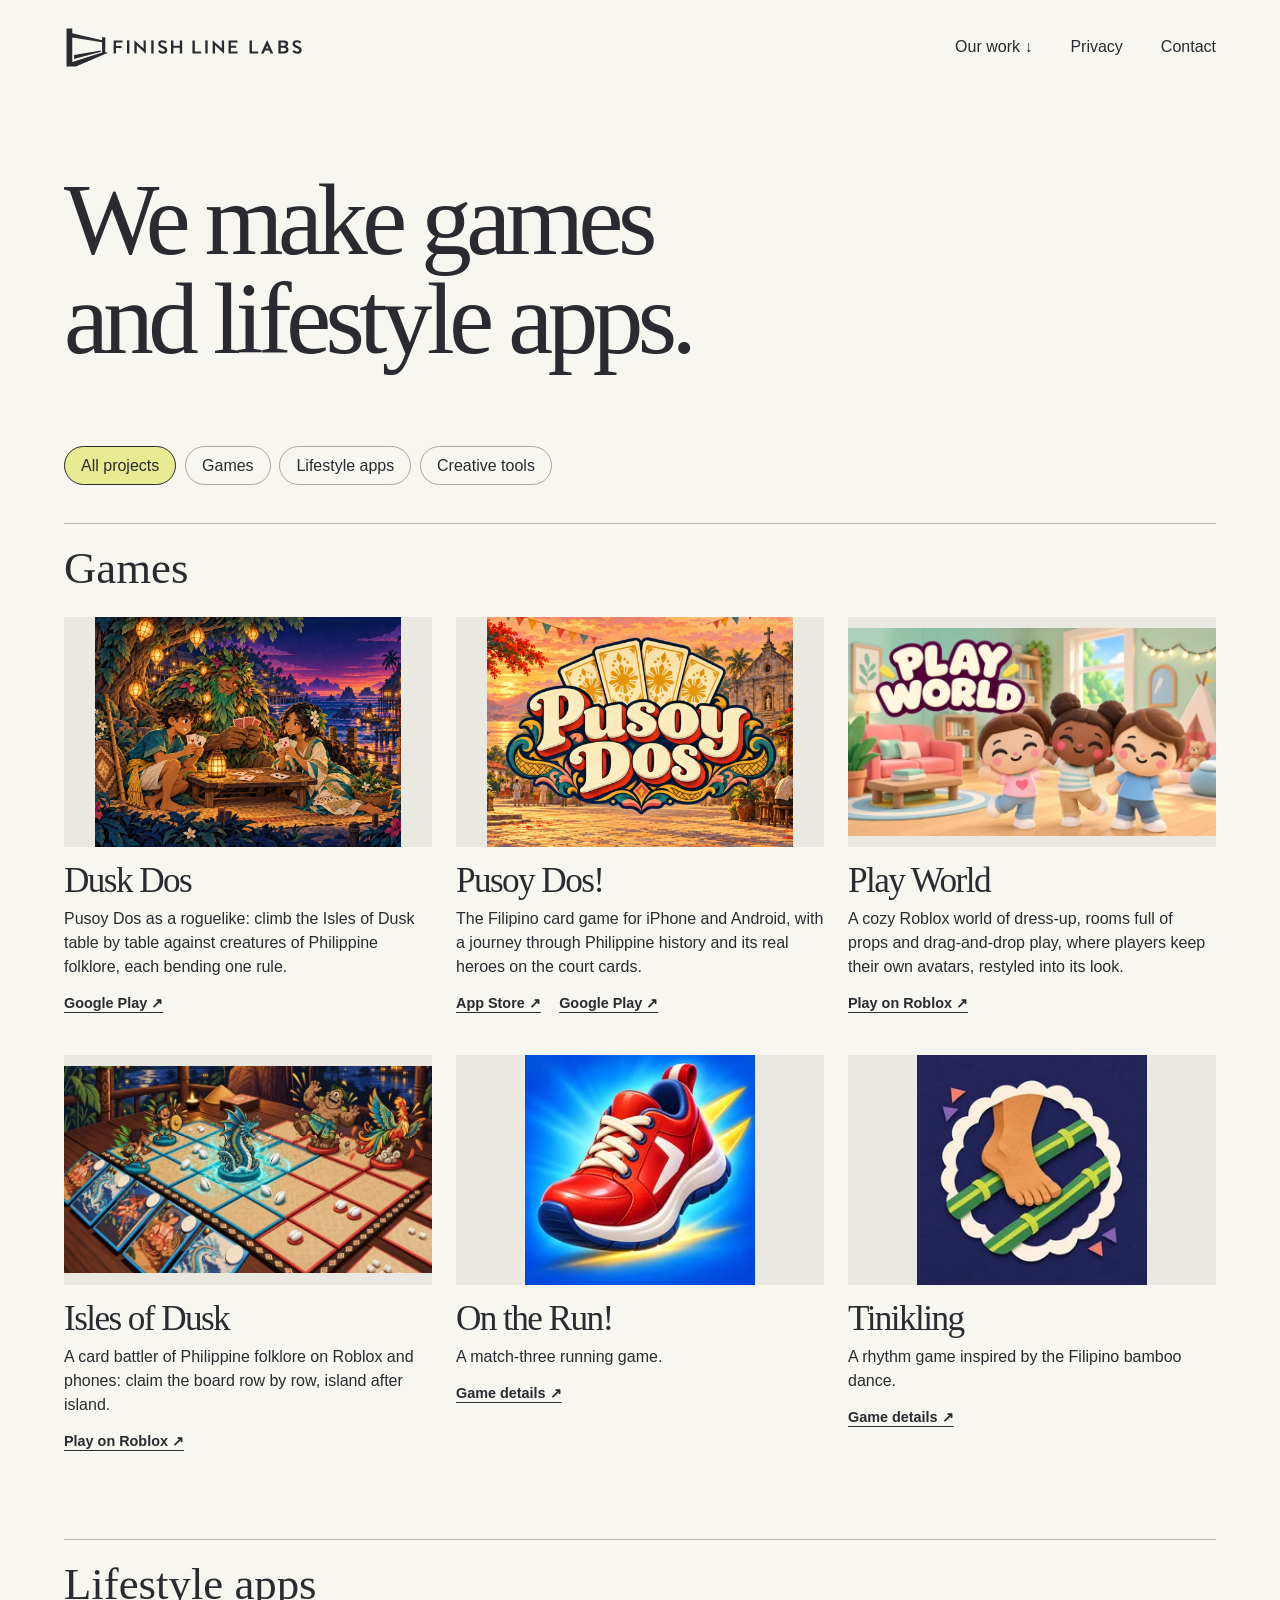
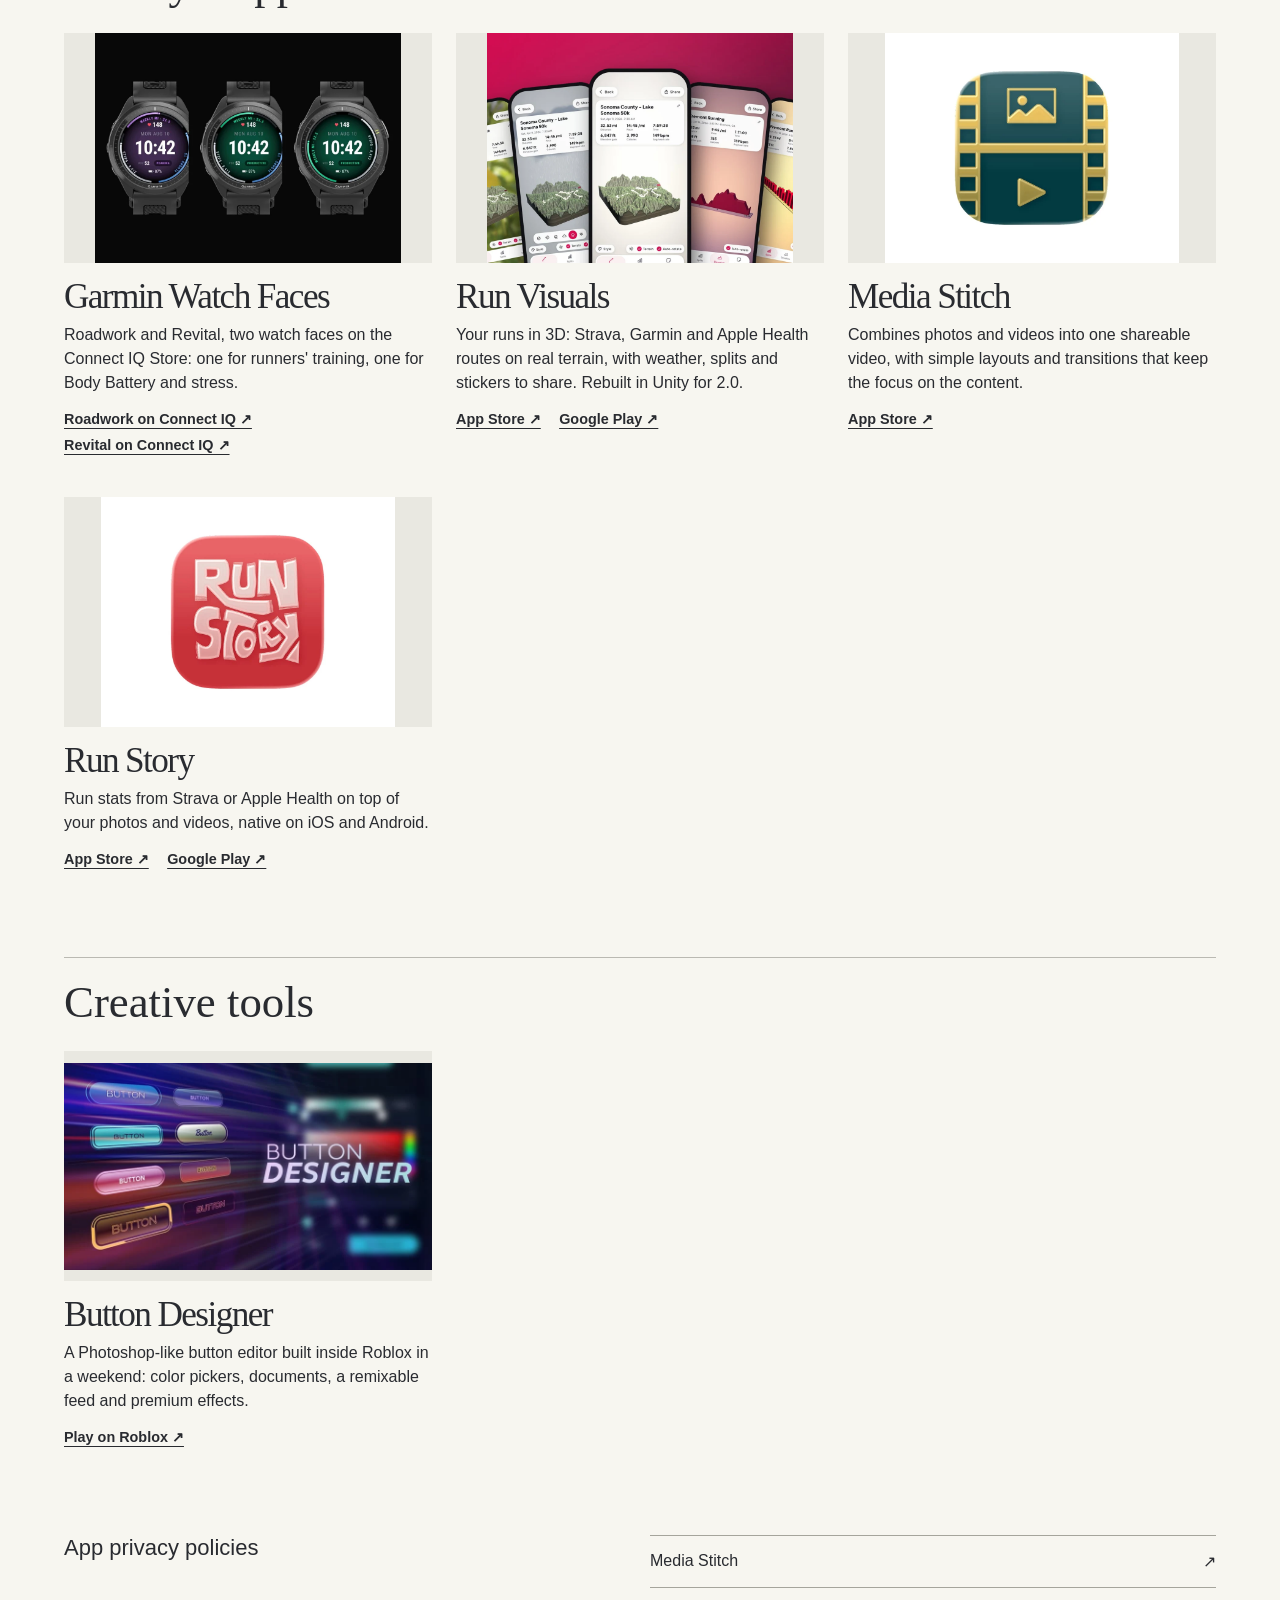
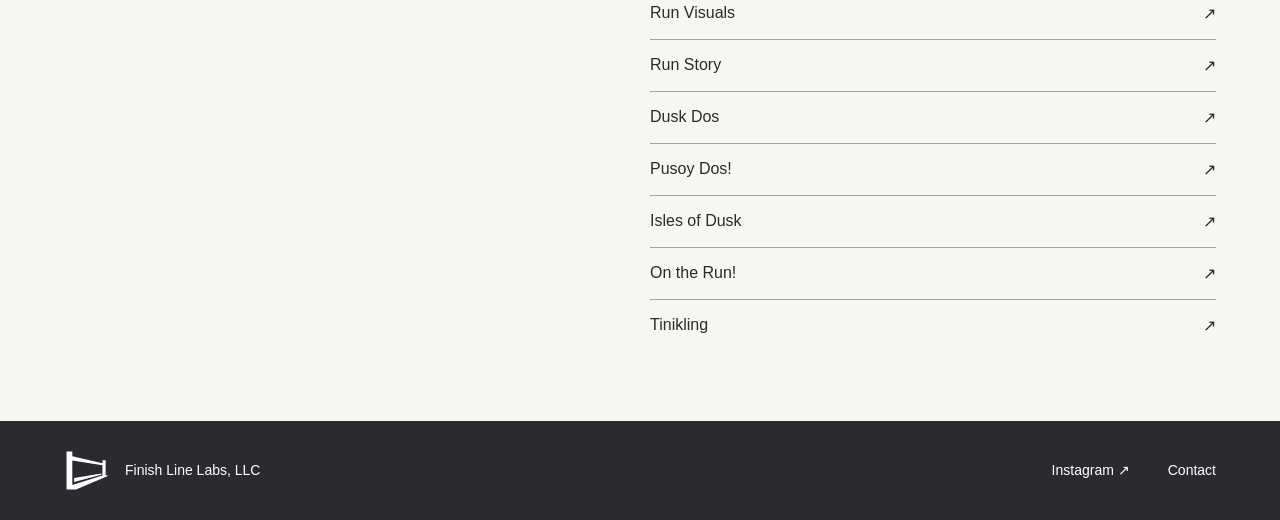
==== index.html @ b253adc1 "Publish Finish Line Labs staging website" ====
<!doctype html>
<html lang="en">
<head>
<meta charset="utf-8"><meta name="viewport" content="width=device-width,initial-scale=1">
<title>Finish Line Labs — Games and lifestyle apps</title>
<meta name="description" content="Finish Line Labs makes games and lifestyle apps. Find app privacy policies and contact the studio.">
<link rel="icon" href="assets/mark-graphite.svg" type="image/svg+xml">
<link rel="stylesheet" href="style.css">
</head>
<body>
<header class="wrap"><a href="./" aria-label="Finish Line Labs home"><img class="logo" src="assets/horizontal-graphite.svg" alt="Finish Line Labs"></a><nav aria-label="Main"><a href="#work">Our work ↓</a><a href="#privacy">Privacy</a><a href="contact/">Contact</a></nav></header>
<main class="wrap"><h1>We make games<br>and lifestyle apps.</h1><div id="work"><div class="filters" role="group" aria-label="Filter projects by category" hidden>
<button type="button" data-category="all" aria-pressed="true">All projects</button>
<button type="button" data-category="games" aria-pressed="false">Games</button>
<button type="button" data-category="apps" aria-pressed="false">Lifestyle apps</button>
<button type="button" data-category="tools" aria-pressed="false">Creative tools</button>
</div><section class="catalog" id="games"><h2>Games</h2><div class="product-grid"><article class="product"><div class="picture"><img src="assets/products/dusk-dos.webp" loading="lazy" width="1000" height="750" alt="Dusk Dos artwork"></div><h3>Dusk Dos</h3><p>Pusoy Dos as a roguelike: climb the Isles of Dusk table by table against creatures of Philippine folklore, each bending one rule.</p><div class="actions"><a href="https://play.google.com/store/apps/details?id=com.finishlinelabs.dosdusk" aria-label="Dusk Dos — Google Play">Google Play ↗</a></div></article><article class="product"><div class="picture"><img src="assets/products/pusoy-dos.webp" loading="lazy" width="1000" height="750" alt="Pusoy Dos! artwork"></div><h3>Pusoy Dos!</h3><p>The Filipino card game for iPhone and Android, with a journey through Philippine history and its real heroes on the court cards.</p><div class="actions"><a href="https://apps.apple.com/us/app/pusoy-dos/id6825858971" aria-label="Pusoy Dos! — App Store">App Store ↗</a> <a href="https://play.google.com/store/apps/details?id=com.finishlinelabs.pusoydos" aria-label="Pusoy Dos! — Google Play">Google Play ↗</a></div></article><article class="product"><div class="picture"><img src="assets/products/play-world.webp" loading="lazy" width="767" height="432" alt="Play World artwork"></div><h3>Play World</h3><p>A cozy Roblox world of dress-up, rooms full of props and drag-and-drop play, where players keep their own avatars, restyled into its look.</p><div class="actions"><a href="https://www.roblox.com/games/117658689486791/Play-World" aria-label="Play World — Play on Roblox">Play on Roblox ↗</a></div></article><article class="product"><div class="picture"><img src="assets/products/isles-of-dusk.webp" loading="lazy" width="768" height="432" alt="Isles of Dusk artwork"></div><h3>Isles of Dusk</h3><p>A card battler of Philippine folklore on Roblox and phones: claim the board row by row, island after island.</p><div class="actions"><a href="https://www.roblox.com/games/87067473966880/Isles-of-Dusk" aria-label="Isles of Dusk — Play on Roblox">Play on Roblox ↗</a></div></article><article class="product"><div class="picture"><img src="assets/products/OnTheRun.webp" loading="lazy" width="256" height="256" alt="On the Run! artwork"></div><h3>On the Run!</h3><p>A match-three running game.</p><div class="actions"><a href="OnTheRun/index.html" aria-label="On the Run! — Game details">Game details ↗</a></div></article><article class="product"><div class="picture"><img src="assets/products/Tinikling.webp" loading="lazy" width="256" height="256" alt="Tinikling artwork"></div><h3>Tinikling</h3><p>A rhythm game inspired by the Filipino bamboo dance.</p><div class="actions"><a href="Tinikling/index.html" aria-label="Tinikling — Game details">Game details ↗</a></div></article></div></section><section class="catalog" id="apps"><h2>Lifestyle apps</h2><div class="product-grid"><article class="product"><div class="picture"><img src="assets/products/garmin-watch-faces.webp" loading="lazy" width="1000" height="750" alt="Garmin Watch Faces artwork"></div><h3>Garmin Watch Faces</h3><p>Roadwork and Revital, two watch faces on the Connect IQ Store: one for runners&#x27; training, one for Body Battery and stress.</p><div class="actions"><a href="https://apps.garmin.com/apps/43e8fca6-fdaa-4381-ac47-625784bd0b8f" aria-label="Garmin Watch Faces — Roadwork on Connect IQ">Roadwork on Connect IQ ↗</a> <a href="https://apps.garmin.com/apps/ee8a396f-3786-472f-8617-db950301f83d" aria-label="Garmin Watch Faces — Revital on Connect IQ">Revital on Connect IQ ↗</a></div></article><article class="product"><div class="picture"><img src="assets/products/run-visuals.webp" loading="lazy" width="1000" height="750" alt="Run Visuals artwork"></div><h3>Run Visuals</h3><p>Your runs in 3D: Strava, Garmin and Apple Health routes on real terrain, with weather, splits and stickers to share. Rebuilt in Unity for 2.0.</p><div class="actions"><a href="https://apps.apple.com/us/app/run-visuals/id6759010004" aria-label="Run Visuals — App Store">App Store ↗</a> <a href="https://play.google.com/store/apps/details?id=info.finishlinelabs.runcards" aria-label="Run Visuals — Google Play">Google Play ↗</a></div></article><article class="product"><div class="picture"><img src="assets/products/media-stitch.webp" loading="lazy" width="982" height="768" alt="Media Stitch artwork"></div><h3>Media Stitch</h3><p>Combines photos and videos into one shareable video, with simple layouts and transitions that keep the focus on the content.</p><div class="actions"><a href="https://apps.apple.com/us/app/media-stitch/id6751826519" aria-label="Media Stitch — App Store">App Store ↗</a></div></article><article class="product"><div class="picture"><img src="assets/products/run-story.webp" loading="lazy" width="982" height="768" alt="Run Story artwork"></div><h3>Run Story</h3><p>Run stats from Strava or Apple Health on top of your photos and videos, native on iOS and Android.</p><div class="actions"><a href="https://apps.apple.com/us/app/run-story/id6737940528" aria-label="Run Story — App Store">App Store ↗</a> <a href="https://play.google.com/store/apps/details?id=com.uiuxartist.runstory.release" aria-label="Run Story — Google Play">Google Play ↗</a></div></article></div></section><section class="catalog" id="tools"><h2>Creative tools</h2><div class="product-grid"><article class="product"><div class="picture"><img src="assets/products/button-designer.webp" loading="lazy" width="768" height="432" alt="Button Designer artwork"></div><h3>Button Designer</h3><p>A Photoshop-like button editor built inside Roblox in a weekend: color pickers, documents, a remixable feed and premium effects.</p><div class="actions"><a href="https://www.roblox.com/games/102189464014234/Button-Designer" aria-label="Button Designer — Play on Roblox">Play on Roblox ↗</a></div></article></div></section></div>
<section id="privacy" class="policies"><h2>App privacy policies</h2><div><a href="mediastitchprivacypolicy">Media Stitch <span>↗</span></a><a href="runvisualsprivacypolicy">Run Visuals <span>↗</span></a><a href="RunStory/privacy-policy.html">Run Story <span>↗</span></a><a href="DuskDos/privacy-policy.html">Dusk Dos <span>↗</span></a><a href="PusoyDos/privacy-policy.html">Pusoy Dos! <span>↗</span></a><a href="IslesOfDusk/privacy-policy.html">Isles of Dusk <span>↗</span></a><a href="OnTheRun/privacy-policy.html">On the Run! <span>↗</span></a><a href="Tinikling/privacy-policy.html">Tinikling <span>↗</span></a></div></section></main>
<footer><div class="wrap"><div><img src="assets/mark-white.svg" alt="" width="47">Finish Line Labs, LLC</div><nav aria-label="Footer"><a href="https://www.instagram.com/finishline.labs/">Instagram ↗</a><a href="contact/">Contact</a></nav></div></footer>
<script src="filters.js" defer></script>
</body></html>
---- style.css ----
:root{--paper:#f7f6f0;--graphite:#292b30;--citron:#e7eb92;color:var(--graphite);background:var(--paper);font-family:"DM Sans","Helvetica Neue",Arial,sans-serif}
*{box-sizing:border-box}body{margin:0}a{color:inherit;text-decoration-thickness:1px;text-underline-offset:.3em}a:focus-visible{outline:3px solid currentColor;outline-offset:5px}.wrap{width:min(90%,1280px);margin:auto}header,nav,footer .wrap,footer .wrap>div{display:flex;align-items:center}header,footer .wrap{justify-content:space-between}header{padding:26px 0}.logo{width:clamp(150px,19vw,245px);display:block}nav{gap:clamp(12px,3vw,38px)}nav a,footer a{text-decoration:none}a:hover{text-decoration:underline}h1,h3{font-family:"Instrument Serif",Baskerville,"Times New Roman",serif;font-weight:400}h1{font-size:clamp(54px,7.9vw,116px);line-height:.98;letter-spacing:-.055em;margin:clamp(50px,6vw,94px) 0}h2{font-weight:500;font-size:22px}.cards{display:grid;grid-template-columns:1fr 1fr;gap:20px}.cards article{position:relative;overflow:hidden;isolation:isolate;display:flex;align-items:flex-end;min-height:clamp(210px,23vw,320px);padding:24px}.cards article:before{content:"";position:absolute;z-index:-1}.games{background:var(--graphite);color:white}.games:before{width:90%;height:180%;right:-13%;top:-48%;background:repeating-conic-gradient(#474952 0 25%,transparent 0 50%) 0 0/100px 100px;transform:rotate(28deg)}.apps{background:var(--citron)}.apps:before{inset:0;background:repeating-radial-gradient(circle at 77% 23%,transparent 0 22px,#b4bb53 23px 35px)}h3{font-size:clamp(42px,4vw,63px);letter-spacing:-.045em;line-height:1;margin:0}.policies{display:grid;grid-template-columns:1fr 1fr;gap:20px;margin:70px 0}.policies h2{margin:0}.policies a{display:flex;justify-content:space-between;border-top:1px solid #a5a59c;padding:16px 0;text-decoration:none}.policies a:hover{text-decoration:underline}footer{background:var(--graphite);color:white}footer .wrap{padding:28px 0;font-size:14px}footer .wrap>div{gap:14px}@media(max-width:650px){header{padding:19px 0}nav,footer .wrap{font-size:13px}.cards,.policies{grid-template-columns:1fr}.cards{gap:12px}.cards article{min-height:190px}.policies{margin:46px 0}footer .wrap>div{gap:6px}footer img{width:30px}}

.catalog { margin: 0 0 clamp(3rem, 7vw, 6rem); }
.catalog > h2 { font: 400 clamp(2rem, 3.5vw, 3.2rem)/1.1 Baskerville, Georgia, serif; border-top: 1px solid #bab9b2; padding-top: 1.25rem; margin-bottom: 1.5rem; }
.product-grid { display: grid; grid-template-columns: repeat(3,minmax(0,1fr)); gap: 2.75rem 1.5rem; }
.picture { display: grid; place-items: center; aspect-ratio: 16 / 10; background: #e9e8e1; overflow: hidden; }
.picture img { width: 100%; height: 100%; object-fit: contain; min-height: 0; }
.product h3 { font-size: clamp(1.8rem, 2.75vw, 2.9rem); margin: 1rem 0 .55rem; }
.product p { font-size: 1rem; line-height: 1.5; margin: 0 0 1rem; max-width: 52ch; }
.actions { display: flex; flex-wrap: wrap; gap: .65rem 1.15rem; }
.actions a { font-weight: 600; font-size: .9rem; }
.actions a:hover { background: var(--citron); }
@media(max-width:900px){ .product-grid {grid-template-columns: repeat(2,minmax(0,1fr));} }
@media(max-width:580px){ .product-grid {grid-template-columns: 1fr; gap: 2rem;} }

.filters:not([hidden]) { display:flex; flex-wrap:wrap; gap:.55rem; margin:0 0 1.5rem; }
.filters button { font:inherit; padding:.6rem 1rem; border:1px solid #a6a69b; border-radius:2rem; background:transparent; color:var(--graphite); cursor:pointer; }
.filters button[aria-pressed="true"] { background:var(--citron); border-color:var(--graphite); }
.filters button:focus-visible { outline:3px solid var(--graphite); outline-offset:3px; }
.contact-page { min-height:65vh; }
.contact-options { display:grid; grid-template-columns:1.5fr 1fr; gap:3rem; margin-bottom:6rem; }
.contact-options section { border-top:1px solid #a6a69b; }
.contact-options p { max-width:46ch; line-height:1.55; }
.contact-options a { font-size:clamp(1.15rem,2.2vw,2rem); }
@media(max-width:580px){.contact-options{grid-template-columns:1fr;gap:2rem}header.wrap,footer .wrap{flex-wrap:wrap;gap:12px}.logo{max-width:38vw}footer nav{gap:12px}}
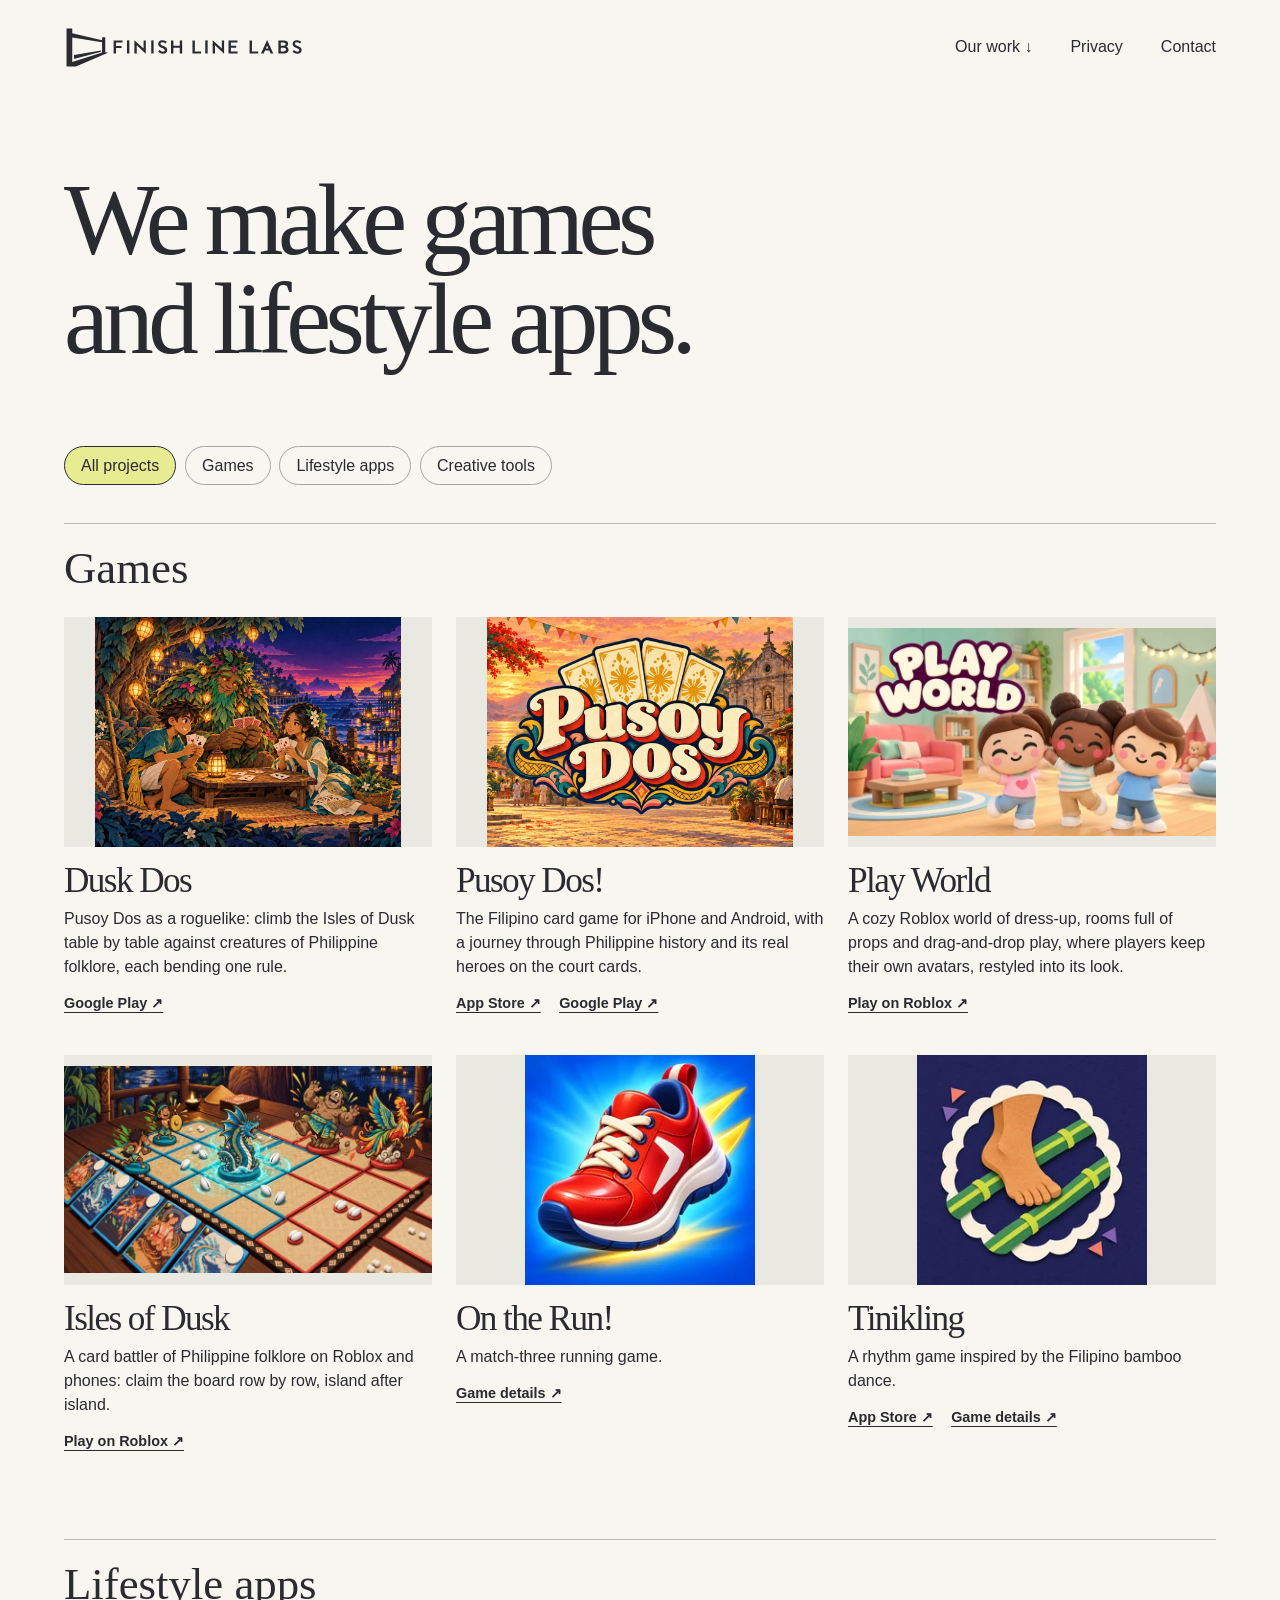
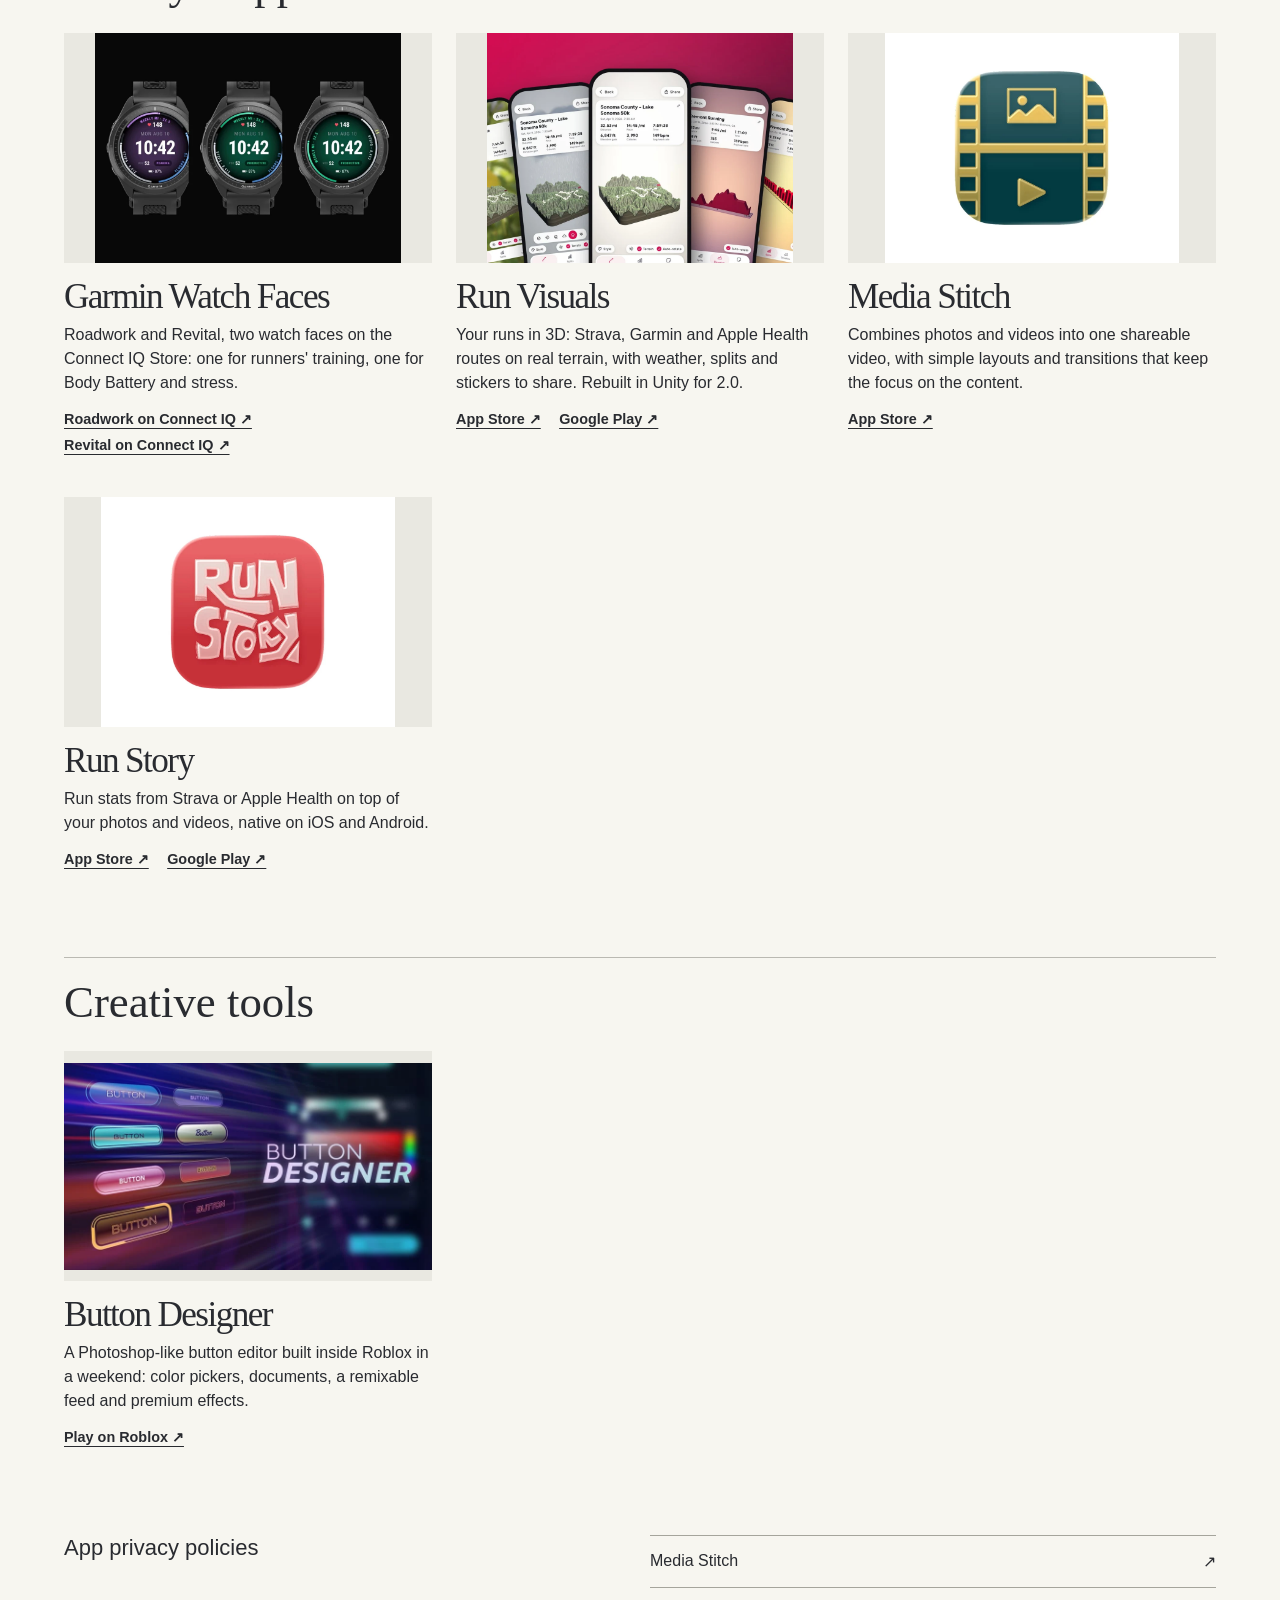
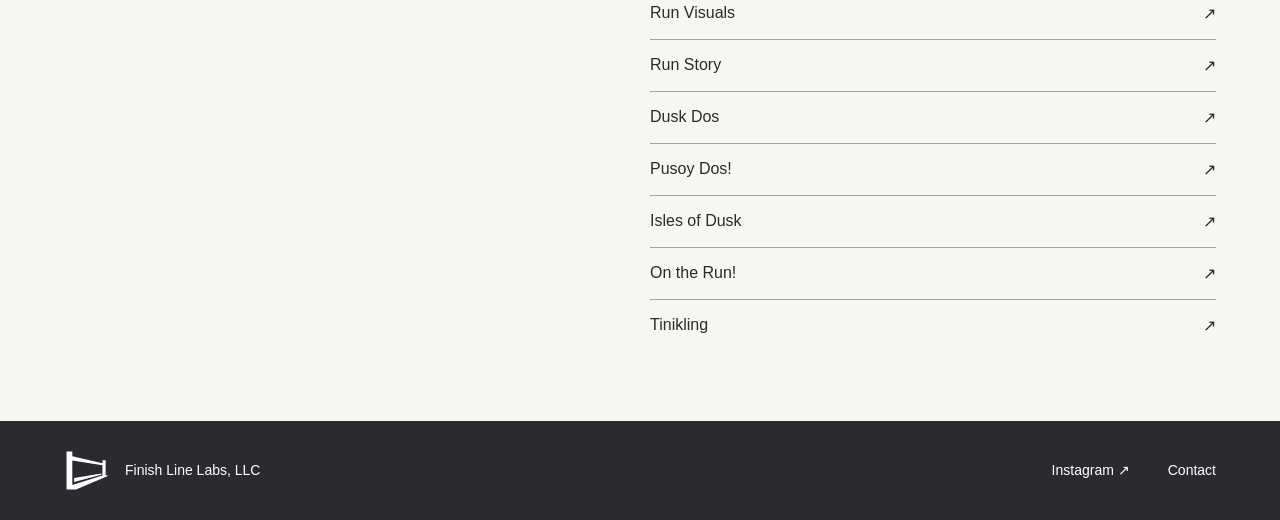
==== commit d124dc73: "Link Tinikling to its US App Store listing" ====
--- a/index.html
+++ b/index.html
@@ -14,7 +14,7 @@
 <button type="button" data-category="games" aria-pressed="false">Games</button>
 <button type="button" data-category="apps" aria-pressed="false">Lifestyle apps</button>
 <button type="button" data-category="tools" aria-pressed="false">Creative tools</button>
-</div><section class="catalog" id="games"><h2>Games</h2><div class="product-grid"><article class="product"><div class="picture"><img src="assets/products/dusk-dos.webp" loading="lazy" width="1000" height="750" alt="Dusk Dos artwork"></div><h3>Dusk Dos</h3><p>Pusoy Dos as a roguelike: climb the Isles of Dusk table by table against creatures of Philippine folklore, each bending one rule.</p><div class="actions"><a href="https://play.google.com/store/apps/details?id=com.finishlinelabs.dosdusk" aria-label="Dusk Dos — Google Play">Google Play ↗</a></div></article><article class="product"><div class="picture"><img src="assets/products/pusoy-dos.webp" loading="lazy" width="1000" height="750" alt="Pusoy Dos! artwork"></div><h3>Pusoy Dos!</h3><p>The Filipino card game for iPhone and Android, with a journey through Philippine history and its real heroes on the court cards.</p><div class="actions"><a href="https://apps.apple.com/us/app/pusoy-dos/id6825858971" aria-label="Pusoy Dos! — App Store">App Store ↗</a> <a href="https://play.google.com/store/apps/details?id=com.finishlinelabs.pusoydos" aria-label="Pusoy Dos! — Google Play">Google Play ↗</a></div></article><article class="product"><div class="picture"><img src="assets/products/play-world.webp" loading="lazy" width="767" height="432" alt="Play World artwork"></div><h3>Play World</h3><p>A cozy Roblox world of dress-up, rooms full of props and drag-and-drop play, where players keep their own avatars, restyled into its look.</p><div class="actions"><a href="https://www.roblox.com/games/117658689486791/Play-World" aria-label="Play World — Play on Roblox">Play on Roblox ↗</a></div></article><article class="product"><div class="picture"><img src="assets/products/isles-of-dusk.webp" loading="lazy" width="768" height="432" alt="Isles of Dusk artwork"></div><h3>Isles of Dusk</h3><p>A card battler of Philippine folklore on Roblox and phones: claim the board row by row, island after island.</p><div class="actions"><a href="https://www.roblox.com/games/87067473966880/Isles-of-Dusk" aria-label="Isles of Dusk — Play on Roblox">Play on Roblox ↗</a></div></article><article class="product"><div class="picture"><img src="assets/products/OnTheRun.webp" loading="lazy" width="256" height="256" alt="On the Run! artwork"></div><h3>On the Run!</h3><p>A match-three running game.</p><div class="actions"><a href="OnTheRun/index.html" aria-label="On the Run! — Game details">Game details ↗</a></div></article><article class="product"><div class="picture"><img src="assets/products/Tinikling.webp" loading="lazy" width="256" height="256" alt="Tinikling artwork"></div><h3>Tinikling</h3><p>A rhythm game inspired by the Filipino bamboo dance.</p><div class="actions"><a href="Tinikling/index.html" aria-label="Tinikling — Game details">Game details ↗</a></div></article></div></section><section class="catalog" id="apps"><h2>Lifestyle apps</h2><div class="product-grid"><article class="product"><div class="picture"><img src="assets/products/garmin-watch-faces.webp" loading="lazy" width="1000" height="750" alt="Garmin Watch Faces artwork"></div><h3>Garmin Watch Faces</h3><p>Roadwork and Revital, two watch faces on the Connect IQ Store: one for runners&#x27; training, one for Body Battery and stress.</p><div class="actions"><a href="https://apps.garmin.com/apps/43e8fca6-fdaa-4381-ac47-625784bd0b8f" aria-label="Garmin Watch Faces — Roadwork on Connect IQ">Roadwork on Connect IQ ↗</a> <a href="https://apps.garmin.com/apps/ee8a396f-3786-472f-8617-db950301f83d" aria-label="Garmin Watch Faces — Revital on Connect IQ">Revital on Connect IQ ↗</a></div></article><article class="product"><div class="picture"><img src="assets/products/run-visuals.webp" loading="lazy" width="1000" height="750" alt="Run Visuals artwork"></div><h3>Run Visuals</h3><p>Your runs in 3D: Strava, Garmin and Apple Health routes on real terrain, with weather, splits and stickers to share. Rebuilt in Unity for 2.0.</p><div class="actions"><a href="https://apps.apple.com/us/app/run-visuals/id6759010004" aria-label="Run Visuals — App Store">App Store ↗</a> <a href="https://play.google.com/store/apps/details?id=info.finishlinelabs.runcards" aria-label="Run Visuals — Google Play">Google Play ↗</a></div></article><article class="product"><div class="picture"><img src="assets/products/media-stitch.webp" loading="lazy" width="982" height="768" alt="Media Stitch artwork"></div><h3>Media Stitch</h3><p>Combines photos and videos into one shareable video, with simple layouts and transitions that keep the focus on the content.</p><div class="actions"><a href="https://apps.apple.com/us/app/media-stitch/id6751826519" aria-label="Media Stitch — App Store">App Store ↗</a></div></article><article class="product"><div class="picture"><img src="assets/products/run-story.webp" loading="lazy" width="982" height="768" alt="Run Story artwork"></div><h3>Run Story</h3><p>Run stats from Strava or Apple Health on top of your photos and videos, native on iOS and Android.</p><div class="actions"><a href="https://apps.apple.com/us/app/run-story/id6737940528" aria-label="Run Story — App Store">App Store ↗</a> <a href="https://play.google.com/store/apps/details?id=com.uiuxartist.runstory.release" aria-label="Run Story — Google Play">Google Play ↗</a></div></article></div></section><section class="catalog" id="tools"><h2>Creative tools</h2><div class="product-grid"><article class="product"><div class="picture"><img src="assets/products/button-designer.webp" loading="lazy" width="768" height="432" alt="Button Designer artwork"></div><h3>Button Designer</h3><p>A Photoshop-like button editor built inside Roblox in a weekend: color pickers, documents, a remixable feed and premium effects.</p><div class="actions"><a href="https://www.roblox.com/games/102189464014234/Button-Designer" aria-label="Button Designer — Play on Roblox">Play on Roblox ↗</a></div></article></div></section></div>
+</div><section class="catalog" id="games"><h2>Games</h2><div class="product-grid"><article class="product"><div class="picture"><img src="assets/products/dusk-dos.webp" loading="lazy" width="1000" height="750" alt="Dusk Dos artwork"></div><h3>Dusk Dos</h3><p>Pusoy Dos as a roguelike: climb the Isles of Dusk table by table against creatures of Philippine folklore, each bending one rule.</p><div class="actions"><a href="https://play.google.com/store/apps/details?id=com.finishlinelabs.dosdusk" aria-label="Dusk Dos — Google Play">Google Play ↗</a></div></article><article class="product"><div class="picture"><img src="assets/products/pusoy-dos.webp" loading="lazy" width="1000" height="750" alt="Pusoy Dos! artwork"></div><h3>Pusoy Dos!</h3><p>The Filipino card game for iPhone and Android, with a journey through Philippine history and its real heroes on the court cards.</p><div class="actions"><a href="https://apps.apple.com/us/app/pusoy-dos/id6825858971" aria-label="Pusoy Dos! — App Store">App Store ↗</a> <a href="https://play.google.com/store/apps/details?id=com.finishlinelabs.pusoydos" aria-label="Pusoy Dos! — Google Play">Google Play ↗</a></div></article><article class="product"><div class="picture"><img src="assets/products/play-world.webp" loading="lazy" width="767" height="432" alt="Play World artwork"></div><h3>Play World</h3><p>A cozy Roblox world of dress-up, rooms full of props and drag-and-drop play, where players keep their own avatars, restyled into its look.</p><div class="actions"><a href="https://www.roblox.com/games/117658689486791/Play-World" aria-label="Play World — Play on Roblox">Play on Roblox ↗</a></div></article><article class="product"><div class="picture"><img src="assets/products/isles-of-dusk.webp" loading="lazy" width="768" height="432" alt="Isles of Dusk artwork"></div><h3>Isles of Dusk</h3><p>A card battler of Philippine folklore on Roblox and phones: claim the board row by row, island after island.</p><div class="actions"><a href="https://www.roblox.com/games/87067473966880/Isles-of-Dusk" aria-label="Isles of Dusk — Play on Roblox">Play on Roblox ↗</a></div></article><article class="product"><div class="picture"><img src="assets/products/OnTheRun.webp" loading="lazy" width="256" height="256" alt="On the Run! artwork"></div><h3>On the Run!</h3><p>A match-three running game.</p><div class="actions"><a href="OnTheRun/index.html" aria-label="On the Run! — Game details">Game details ↗</a></div></article><article class="product"><div class="picture"><img src="assets/products/Tinikling.webp" loading="lazy" width="256" height="256" alt="Tinikling artwork"></div><h3>Tinikling</h3><p>A rhythm game inspired by the Filipino bamboo dance.</p><div class="actions"><a href="https://apps.apple.com/us/app/tinikling/id6832790945" aria-label="Tinikling — App Store">App Store ↗</a> <a href="Tinikling/index.html" aria-label="Tinikling — Game details">Game details ↗</a></div></article></div></section><section class="catalog" id="apps"><h2>Lifestyle apps</h2><div class="product-grid"><article class="product"><div class="picture"><img src="assets/products/garmin-watch-faces.webp" loading="lazy" width="1000" height="750" alt="Garmin Watch Faces artwork"></div><h3>Garmin Watch Faces</h3><p>Roadwork and Revital, two watch faces on the Connect IQ Store: one for runners&#x27; training, one for Body Battery and stress.</p><div class="actions"><a href="https://apps.garmin.com/apps/43e8fca6-fdaa-4381-ac47-625784bd0b8f" aria-label="Garmin Watch Faces — Roadwork on Connect IQ">Roadwork on Connect IQ ↗</a> <a href="https://apps.garmin.com/apps/ee8a396f-3786-472f-8617-db950301f83d" aria-label="Garmin Watch Faces — Revital on Connect IQ">Revital on Connect IQ ↗</a></div></article><article class="product"><div class="picture"><img src="assets/products/run-visuals.webp" loading="lazy" width="1000" height="750" alt="Run Visuals artwork"></div><h3>Run Visuals</h3><p>Your runs in 3D: Strava, Garmin and Apple Health routes on real terrain, with weather, splits and stickers to share. Rebuilt in Unity for 2.0.</p><div class="actions"><a href="https://apps.apple.com/us/app/run-visuals/id6759010004" aria-label="Run Visuals — App Store">App Store ↗</a> <a href="https://play.google.com/store/apps/details?id=info.finishlinelabs.runcards" aria-label="Run Visuals — Google Play">Google Play ↗</a></div></article><article class="product"><div class="picture"><img src="assets/products/media-stitch.webp" loading="lazy" width="982" height="768" alt="Media Stitch artwork"></div><h3>Media Stitch</h3><p>Combines photos and videos into one shareable video, with simple layouts and transitions that keep the focus on the content.</p><div class="actions"><a href="https://apps.apple.com/us/app/media-stitch/id6751826519" aria-label="Media Stitch — App Store">App Store ↗</a></div></article><article class="product"><div class="picture"><img src="assets/products/run-story.webp" loading="lazy" width="982" height="768" alt="Run Story artwork"></div><h3>Run Story</h3><p>Run stats from Strava or Apple Health on top of your photos and videos, native on iOS and Android.</p><div class="actions"><a href="https://apps.apple.com/us/app/run-story/id6737940528" aria-label="Run Story — App Store">App Store ↗</a> <a href="https://play.google.com/store/apps/details?id=com.uiuxartist.runstory.release" aria-label="Run Story — Google Play">Google Play ↗</a></div></article></div></section><section class="catalog" id="tools"><h2>Creative tools</h2><div class="product-grid"><article class="product"><div class="picture"><img src="assets/products/button-designer.webp" loading="lazy" width="768" height="432" alt="Button Designer artwork"></div><h3>Button Designer</h3><p>A Photoshop-like button editor built inside Roblox in a weekend: color pickers, documents, a remixable feed and premium effects.</p><div class="actions"><a href="https://www.roblox.com/games/102189464014234/Button-Designer" aria-label="Button Designer — Play on Roblox">Play on Roblox ↗</a></div></article></div></section></div>
 <section id="privacy" class="policies"><h2>App privacy policies</h2><div><a href="mediastitchprivacypolicy">Media Stitch <span>↗</span></a><a href="runvisualsprivacypolicy">Run Visuals <span>↗</span></a><a href="RunStory/privacy-policy.html">Run Story <span>↗</span></a><a href="DuskDos/privacy-policy.html">Dusk Dos <span>↗</span></a><a href="PusoyDos/privacy-policy.html">Pusoy Dos! <span>↗</span></a><a href="IslesOfDusk/privacy-policy.html">Isles of Dusk <span>↗</span></a><a href="OnTheRun/privacy-policy.html">On the Run! <span>↗</span></a><a href="Tinikling/privacy-policy.html">Tinikling <span>↗</span></a></div></section></main>
 <footer><div class="wrap"><div><img src="assets/mark-white.svg" alt="" width="47">Finish Line Labs, LLC</div><nav aria-label="Footer"><a href="https://www.instagram.com/finishline.labs/">Instagram ↗</a><a href="contact/">Contact</a></nav></div></footer>
 <script src="filters.js" defer></script>
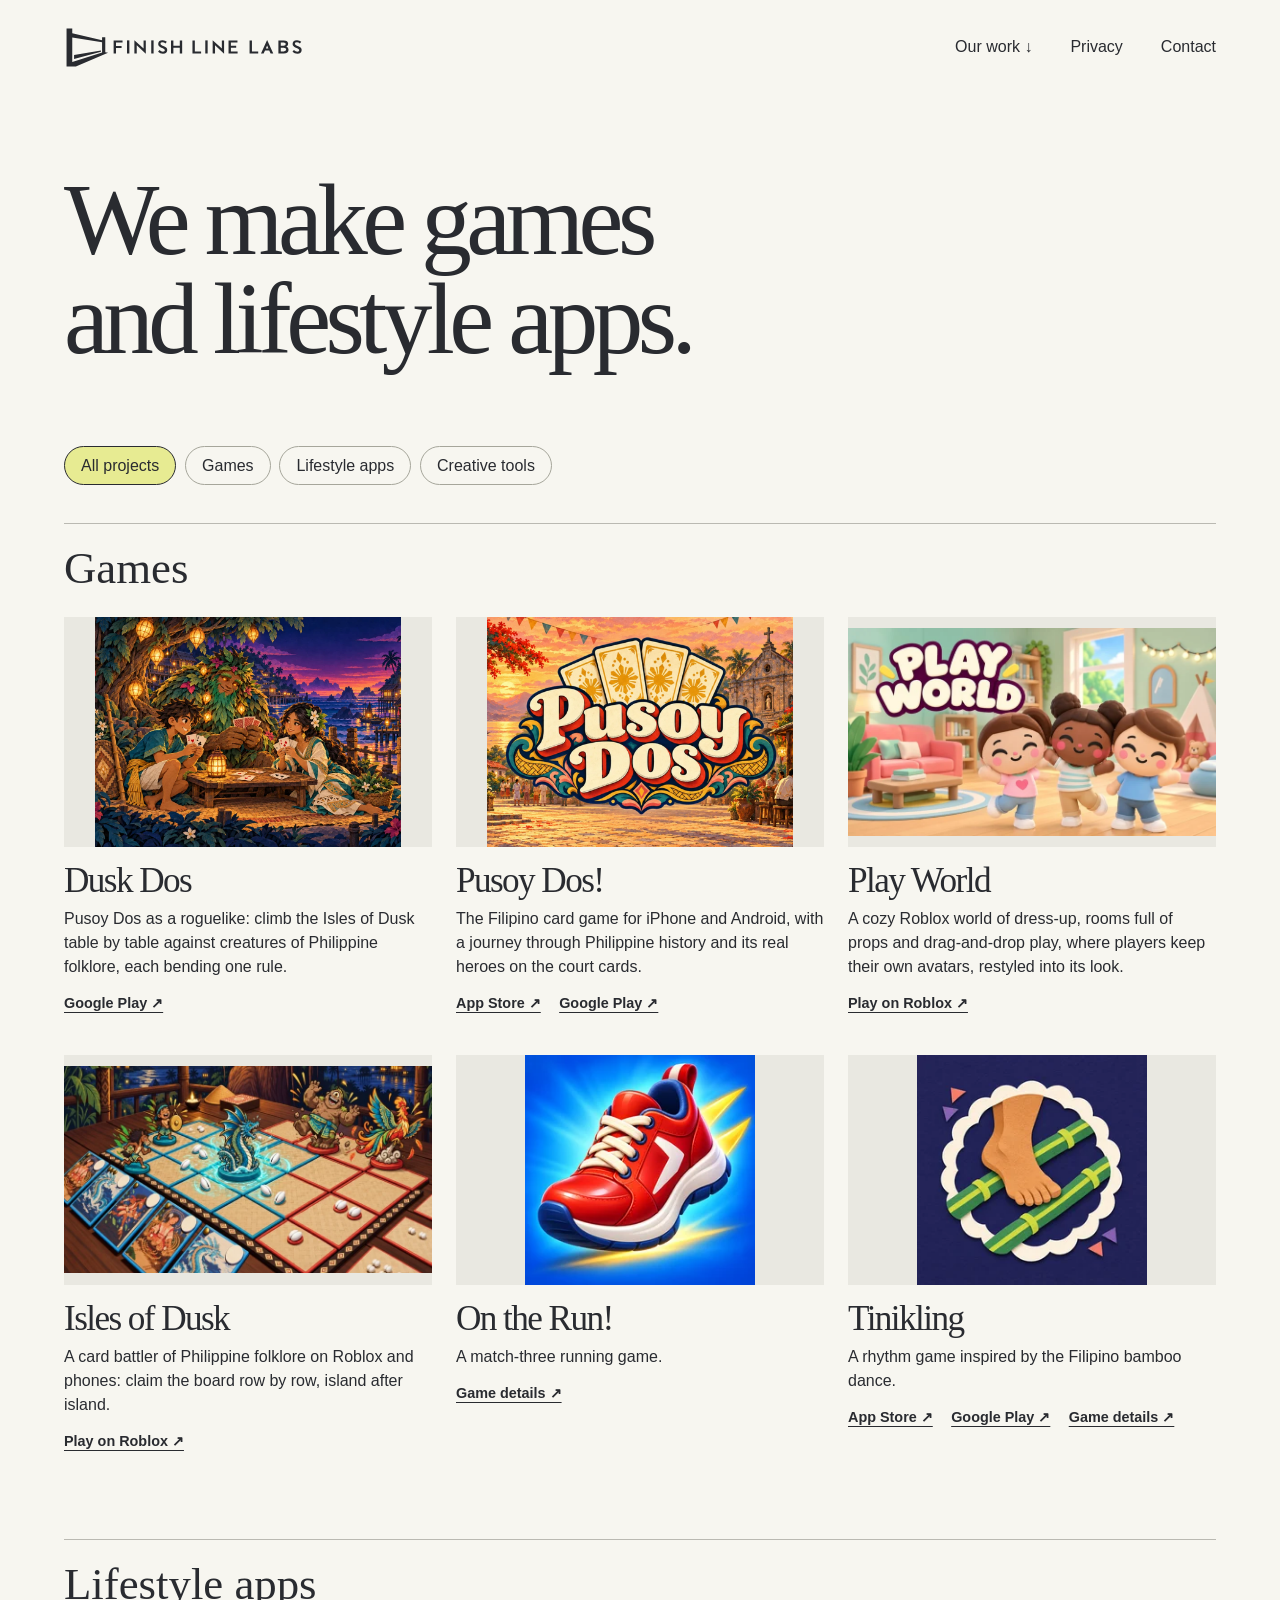
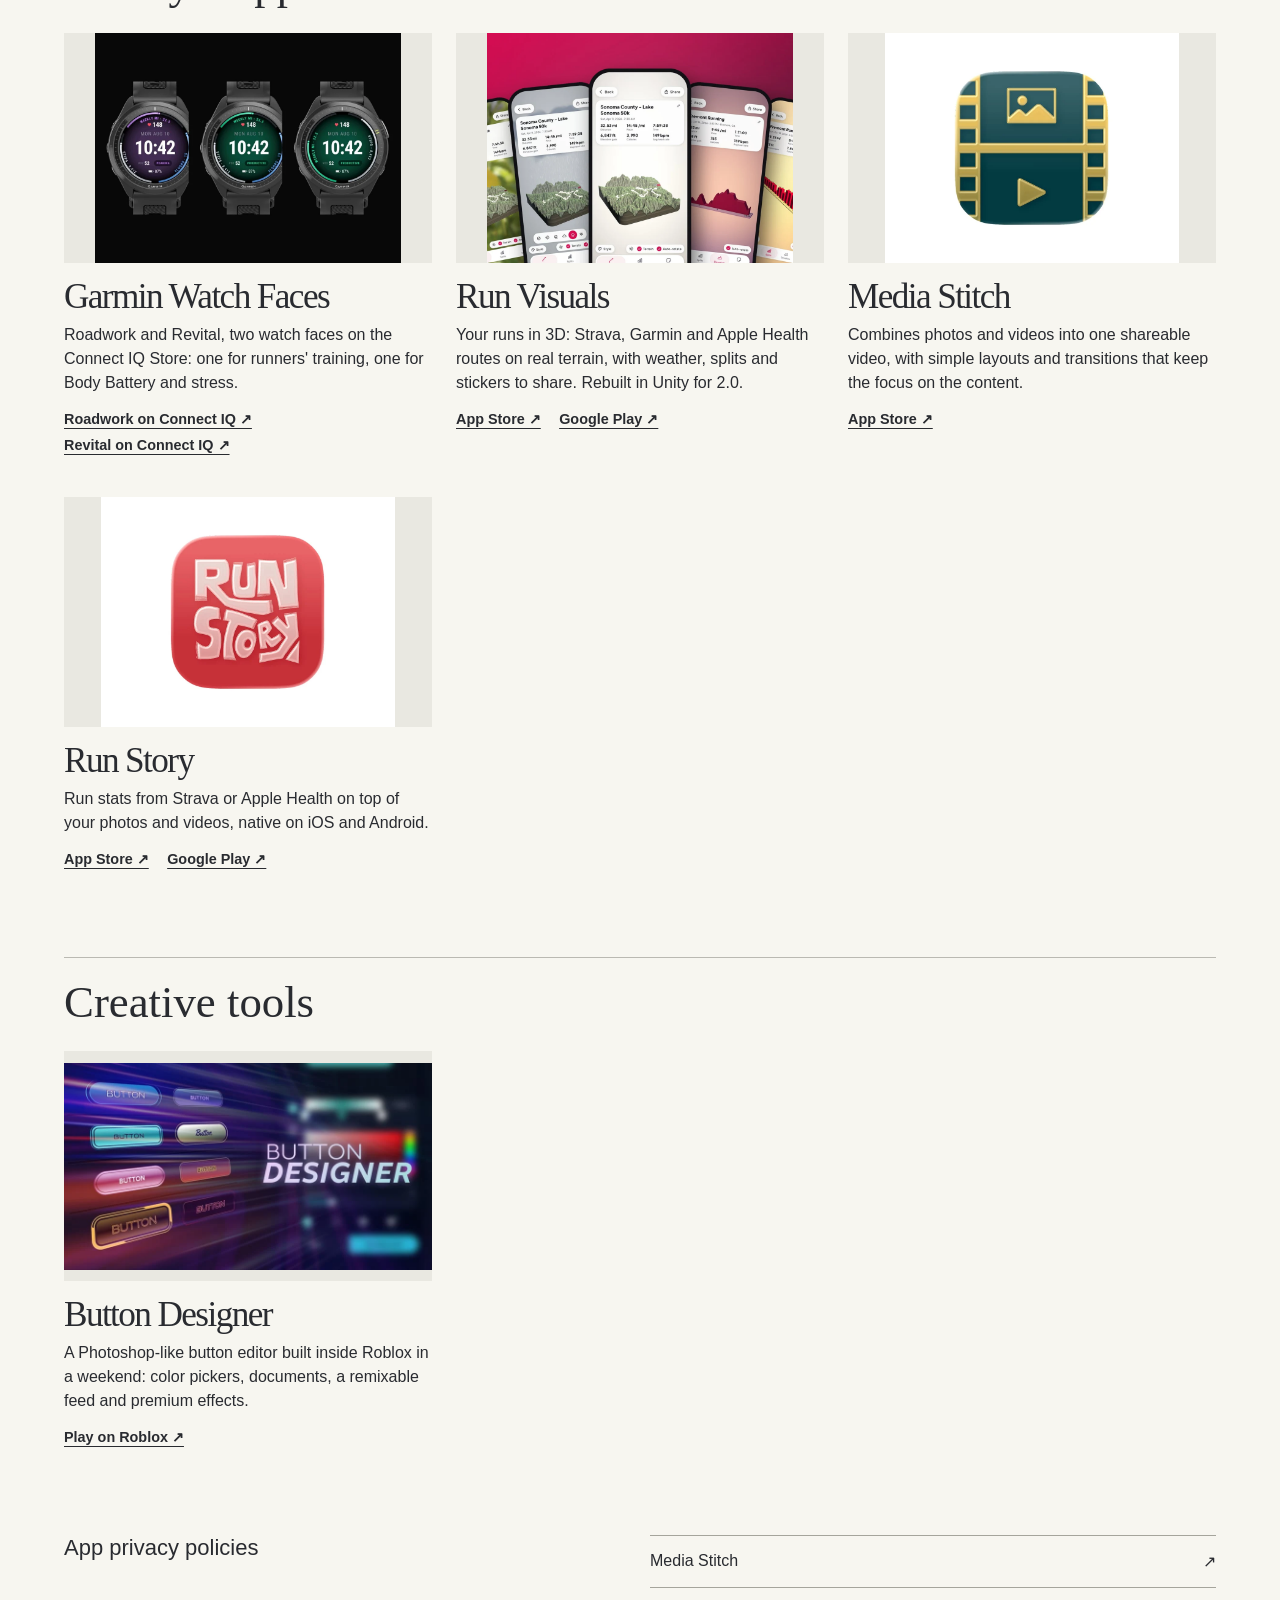
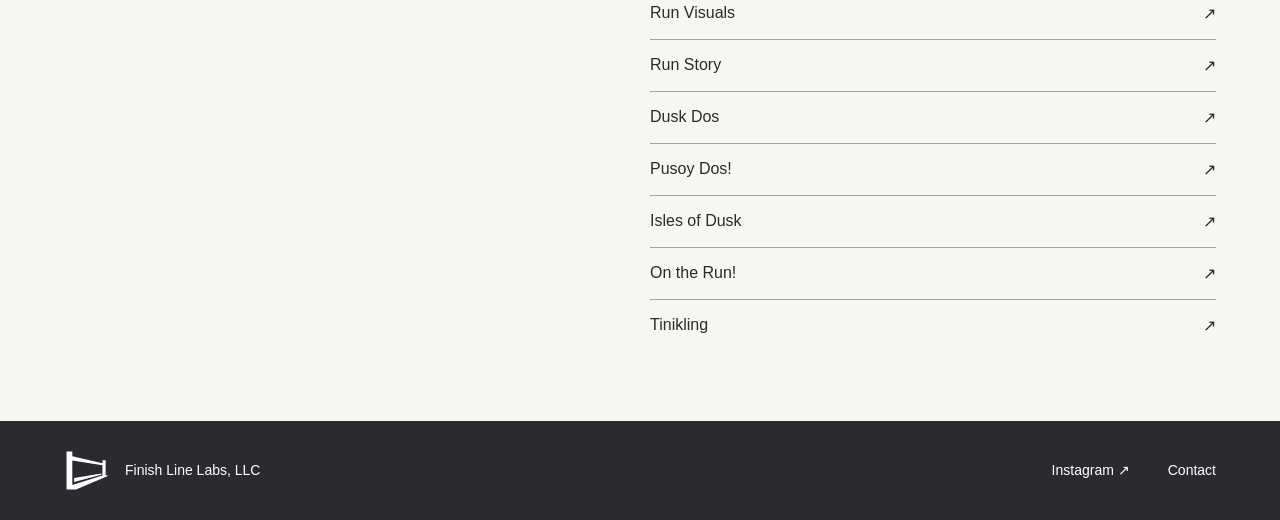
==== commit 7686756a: "Add Tinikling Google Play download links" ====
--- a/index.html
+++ b/index.html
@@ -14,7 +14,7 @@
 <button type="button" data-category="games" aria-pressed="false">Games</button>
 <button type="button" data-category="apps" aria-pressed="false">Lifestyle apps</button>
 <button type="button" data-category="tools" aria-pressed="false">Creative tools</button>
-</div><section class="catalog" id="games"><h2>Games</h2><div class="product-grid"><article class="product"><div class="picture"><img src="assets/products/dusk-dos.webp" loading="lazy" width="1000" height="750" alt="Dusk Dos artwork"></div><h3>Dusk Dos</h3><p>Pusoy Dos as a roguelike: climb the Isles of Dusk table by table against creatures of Philippine folklore, each bending one rule.</p><div class="actions"><a href="https://play.google.com/store/apps/details?id=com.finishlinelabs.dosdusk" aria-label="Dusk Dos — Google Play">Google Play ↗</a></div></article><article class="product"><div class="picture"><img src="assets/products/pusoy-dos.webp" loading="lazy" width="1000" height="750" alt="Pusoy Dos! artwork"></div><h3>Pusoy Dos!</h3><p>The Filipino card game for iPhone and Android, with a journey through Philippine history and its real heroes on the court cards.</p><div class="actions"><a href="https://apps.apple.com/us/app/pusoy-dos/id6825858971" aria-label="Pusoy Dos! — App Store">App Store ↗</a> <a href="https://play.google.com/store/apps/details?id=com.finishlinelabs.pusoydos" aria-label="Pusoy Dos! — Google Play">Google Play ↗</a></div></article><article class="product"><div class="picture"><img src="assets/products/play-world.webp" loading="lazy" width="767" height="432" alt="Play World artwork"></div><h3>Play World</h3><p>A cozy Roblox world of dress-up, rooms full of props and drag-and-drop play, where players keep their own avatars, restyled into its look.</p><div class="actions"><a href="https://www.roblox.com/games/117658689486791/Play-World" aria-label="Play World — Play on Roblox">Play on Roblox ↗</a></div></article><article class="product"><div class="picture"><img src="assets/products/isles-of-dusk.webp" loading="lazy" width="768" height="432" alt="Isles of Dusk artwork"></div><h3>Isles of Dusk</h3><p>A card battler of Philippine folklore on Roblox and phones: claim the board row by row, island after island.</p><div class="actions"><a href="https://www.roblox.com/games/87067473966880/Isles-of-Dusk" aria-label="Isles of Dusk — Play on Roblox">Play on Roblox ↗</a></div></article><article class="product"><div class="picture"><img src="assets/products/OnTheRun.webp" loading="lazy" width="256" height="256" alt="On the Run! artwork"></div><h3>On the Run!</h3><p>A match-three running game.</p><div class="actions"><a href="OnTheRun/index.html" aria-label="On the Run! — Game details">Game details ↗</a></div></article><article class="product"><div class="picture"><img src="assets/products/Tinikling.webp" loading="lazy" width="256" height="256" alt="Tinikling artwork"></div><h3>Tinikling</h3><p>A rhythm game inspired by the Filipino bamboo dance.</p><div class="actions"><a href="https://apps.apple.com/us/app/tinikling/id6832790945" aria-label="Tinikling — App Store">App Store ↗</a> <a href="Tinikling/index.html" aria-label="Tinikling — Game details">Game details ↗</a></div></article></div></section><section class="catalog" id="apps"><h2>Lifestyle apps</h2><div class="product-grid"><article class="product"><div class="picture"><img src="assets/products/garmin-watch-faces.webp" loading="lazy" width="1000" height="750" alt="Garmin Watch Faces artwork"></div><h3>Garmin Watch Faces</h3><p>Roadwork and Revital, two watch faces on the Connect IQ Store: one for runners&#x27; training, one for Body Battery and stress.</p><div class="actions"><a href="https://apps.garmin.com/apps/43e8fca6-fdaa-4381-ac47-625784bd0b8f" aria-label="Garmin Watch Faces — Roadwork on Connect IQ">Roadwork on Connect IQ ↗</a> <a href="https://apps.garmin.com/apps/ee8a396f-3786-472f-8617-db950301f83d" aria-label="Garmin Watch Faces — Revital on Connect IQ">Revital on Connect IQ ↗</a></div></article><article class="product"><div class="picture"><img src="assets/products/run-visuals.webp" loading="lazy" width="1000" height="750" alt="Run Visuals artwork"></div><h3>Run Visuals</h3><p>Your runs in 3D: Strava, Garmin and Apple Health routes on real terrain, with weather, splits and stickers to share. Rebuilt in Unity for 2.0.</p><div class="actions"><a href="https://apps.apple.com/us/app/run-visuals/id6759010004" aria-label="Run Visuals — App Store">App Store ↗</a> <a href="https://play.google.com/store/apps/details?id=info.finishlinelabs.runcards" aria-label="Run Visuals — Google Play">Google Play ↗</a></div></article><article class="product"><div class="picture"><img src="assets/products/media-stitch.webp" loading="lazy" width="982" height="768" alt="Media Stitch artwork"></div><h3>Media Stitch</h3><p>Combines photos and videos into one shareable video, with simple layouts and transitions that keep the focus on the content.</p><div class="actions"><a href="https://apps.apple.com/us/app/media-stitch/id6751826519" aria-label="Media Stitch — App Store">App Store ↗</a></div></article><article class="product"><div class="picture"><img src="assets/products/run-story.webp" loading="lazy" width="982" height="768" alt="Run Story artwork"></div><h3>Run Story</h3><p>Run stats from Strava or Apple Health on top of your photos and videos, native on iOS and Android.</p><div class="actions"><a href="https://apps.apple.com/us/app/run-story/id6737940528" aria-label="Run Story — App Store">App Store ↗</a> <a href="https://play.google.com/store/apps/details?id=com.uiuxartist.runstory.release" aria-label="Run Story — Google Play">Google Play ↗</a></div></article></div></section><section class="catalog" id="tools"><h2>Creative tools</h2><div class="product-grid"><article class="product"><div class="picture"><img src="assets/products/button-designer.webp" loading="lazy" width="768" height="432" alt="Button Designer artwork"></div><h3>Button Designer</h3><p>A Photoshop-like button editor built inside Roblox in a weekend: color pickers, documents, a remixable feed and premium effects.</p><div class="actions"><a href="https://www.roblox.com/games/102189464014234/Button-Designer" aria-label="Button Designer — Play on Roblox">Play on Roblox ↗</a></div></article></div></section></div>
+</div><section class="catalog" id="games"><h2>Games</h2><div class="product-grid"><article class="product"><div class="picture"><img src="assets/products/dusk-dos.webp" loading="lazy" width="1000" height="750" alt="Dusk Dos artwork"></div><h3>Dusk Dos</h3><p>Pusoy Dos as a roguelike: climb the Isles of Dusk table by table against creatures of Philippine folklore, each bending one rule.</p><div class="actions"><a href="https://play.google.com/store/apps/details?id=com.finishlinelabs.dosdusk" aria-label="Dusk Dos — Google Play">Google Play ↗</a></div></article><article class="product"><div class="picture"><img src="assets/products/pusoy-dos.webp" loading="lazy" width="1000" height="750" alt="Pusoy Dos! artwork"></div><h3>Pusoy Dos!</h3><p>The Filipino card game for iPhone and Android, with a journey through Philippine history and its real heroes on the court cards.</p><div class="actions"><a href="https://apps.apple.com/us/app/pusoy-dos/id6825858971" aria-label="Pusoy Dos! — App Store">App Store ↗</a> <a href="https://play.google.com/store/apps/details?id=com.finishlinelabs.pusoydos" aria-label="Pusoy Dos! — Google Play">Google Play ↗</a></div></article><article class="product"><div class="picture"><img src="assets/products/play-world.webp" loading="lazy" width="767" height="432" alt="Play World artwork"></div><h3>Play World</h3><p>A cozy Roblox world of dress-up, rooms full of props and drag-and-drop play, where players keep their own avatars, restyled into its look.</p><div class="actions"><a href="https://www.roblox.com/games/117658689486791/Play-World" aria-label="Play World — Play on Roblox">Play on Roblox ↗</a></div></article><article class="product"><div class="picture"><img src="assets/products/isles-of-dusk.webp" loading="lazy" width="768" height="432" alt="Isles of Dusk artwork"></div><h3>Isles of Dusk</h3><p>A card battler of Philippine folklore on Roblox and phones: claim the board row by row, island after island.</p><div class="actions"><a href="https://www.roblox.com/games/87067473966880/Isles-of-Dusk" aria-label="Isles of Dusk — Play on Roblox">Play on Roblox ↗</a></div></article><article class="product"><div class="picture"><img src="assets/products/OnTheRun.webp" loading="lazy" width="256" height="256" alt="On the Run! artwork"></div><h3>On the Run!</h3><p>A match-three running game.</p><div class="actions"><a href="OnTheRun/index.html" aria-label="On the Run! — Game details">Game details ↗</a></div></article><article class="product"><div class="picture"><img src="assets/products/Tinikling.webp" loading="lazy" width="256" height="256" alt="Tinikling artwork"></div><h3>Tinikling</h3><p>A rhythm game inspired by the Filipino bamboo dance.</p><div class="actions"><a href="https://apps.apple.com/us/app/tinikling/id6832790945" aria-label="Tinikling — App Store">App Store ↗</a> <a href="https://play.google.com/store/apps/details?id=com.finishlinelabs.tinikling" aria-label="Tinikling — Google Play">Google Play ↗</a> <a href="Tinikling/index.html" aria-label="Tinikling — Game details">Game details ↗</a></div></article></div></section><section class="catalog" id="apps"><h2>Lifestyle apps</h2><div class="product-grid"><article class="product"><div class="picture"><img src="assets/products/garmin-watch-faces.webp" loading="lazy" width="1000" height="750" alt="Garmin Watch Faces artwork"></div><h3>Garmin Watch Faces</h3><p>Roadwork and Revital, two watch faces on the Connect IQ Store: one for runners&#x27; training, one for Body Battery and stress.</p><div class="actions"><a href="https://apps.garmin.com/apps/43e8fca6-fdaa-4381-ac47-625784bd0b8f" aria-label="Garmin Watch Faces — Roadwork on Connect IQ">Roadwork on Connect IQ ↗</a> <a href="https://apps.garmin.com/apps/ee8a396f-3786-472f-8617-db950301f83d" aria-label="Garmin Watch Faces — Revital on Connect IQ">Revital on Connect IQ ↗</a></div></article><article class="product"><div class="picture"><img src="assets/products/run-visuals.webp" loading="lazy" width="1000" height="750" alt="Run Visuals artwork"></div><h3>Run Visuals</h3><p>Your runs in 3D: Strava, Garmin and Apple Health routes on real terrain, with weather, splits and stickers to share. Rebuilt in Unity for 2.0.</p><div class="actions"><a href="https://apps.apple.com/us/app/run-visuals/id6759010004" aria-label="Run Visuals — App Store">App Store ↗</a> <a href="https://play.google.com/store/apps/details?id=info.finishlinelabs.runcards" aria-label="Run Visuals — Google Play">Google Play ↗</a></div></article><article class="product"><div class="picture"><img src="assets/products/media-stitch.webp" loading="lazy" width="982" height="768" alt="Media Stitch artwork"></div><h3>Media Stitch</h3><p>Combines photos and videos into one shareable video, with simple layouts and transitions that keep the focus on the content.</p><div class="actions"><a href="https://apps.apple.com/us/app/media-stitch/id6751826519" aria-label="Media Stitch — App Store">App Store ↗</a></div></article><article class="product"><div class="picture"><img src="assets/products/run-story.webp" loading="lazy" width="982" height="768" alt="Run Story artwork"></div><h3>Run Story</h3><p>Run stats from Strava or Apple Health on top of your photos and videos, native on iOS and Android.</p><div class="actions"><a href="https://apps.apple.com/us/app/run-story/id6737940528" aria-label="Run Story — App Store">App Store ↗</a> <a href="https://play.google.com/store/apps/details?id=com.uiuxartist.runstory.release" aria-label="Run Story — Google Play">Google Play ↗</a></div></article></div></section><section class="catalog" id="tools"><h2>Creative tools</h2><div class="product-grid"><article class="product"><div class="picture"><img src="assets/products/button-designer.webp" loading="lazy" width="768" height="432" alt="Button Designer artwork"></div><h3>Button Designer</h3><p>A Photoshop-like button editor built inside Roblox in a weekend: color pickers, documents, a remixable feed and premium effects.</p><div class="actions"><a href="https://www.roblox.com/games/102189464014234/Button-Designer" aria-label="Button Designer — Play on Roblox">Play on Roblox ↗</a></div></article></div></section></div>
 <section id="privacy" class="policies"><h2>App privacy policies</h2><div><a href="mediastitchprivacypolicy">Media Stitch <span>↗</span></a><a href="runvisualsprivacypolicy">Run Visuals <span>↗</span></a><a href="RunStory/privacy-policy.html">Run Story <span>↗</span></a><a href="DuskDos/privacy-policy.html">Dusk Dos <span>↗</span></a><a href="PusoyDos/privacy-policy.html">Pusoy Dos! <span>↗</span></a><a href="IslesOfDusk/privacy-policy.html">Isles of Dusk <span>↗</span></a><a href="OnTheRun/privacy-policy.html">On the Run! <span>↗</span></a><a href="Tinikling/privacy-policy.html">Tinikling <span>↗</span></a></div></section></main>
 <footer><div class="wrap"><div><img src="assets/mark-white.svg" alt="" width="47">Finish Line Labs, LLC</div><nav aria-label="Footer"><a href="https://www.instagram.com/finishline.labs/">Instagram ↗</a><a href="contact/">Contact</a></nav></div></footer>
 <script src="filters.js" defer></script>
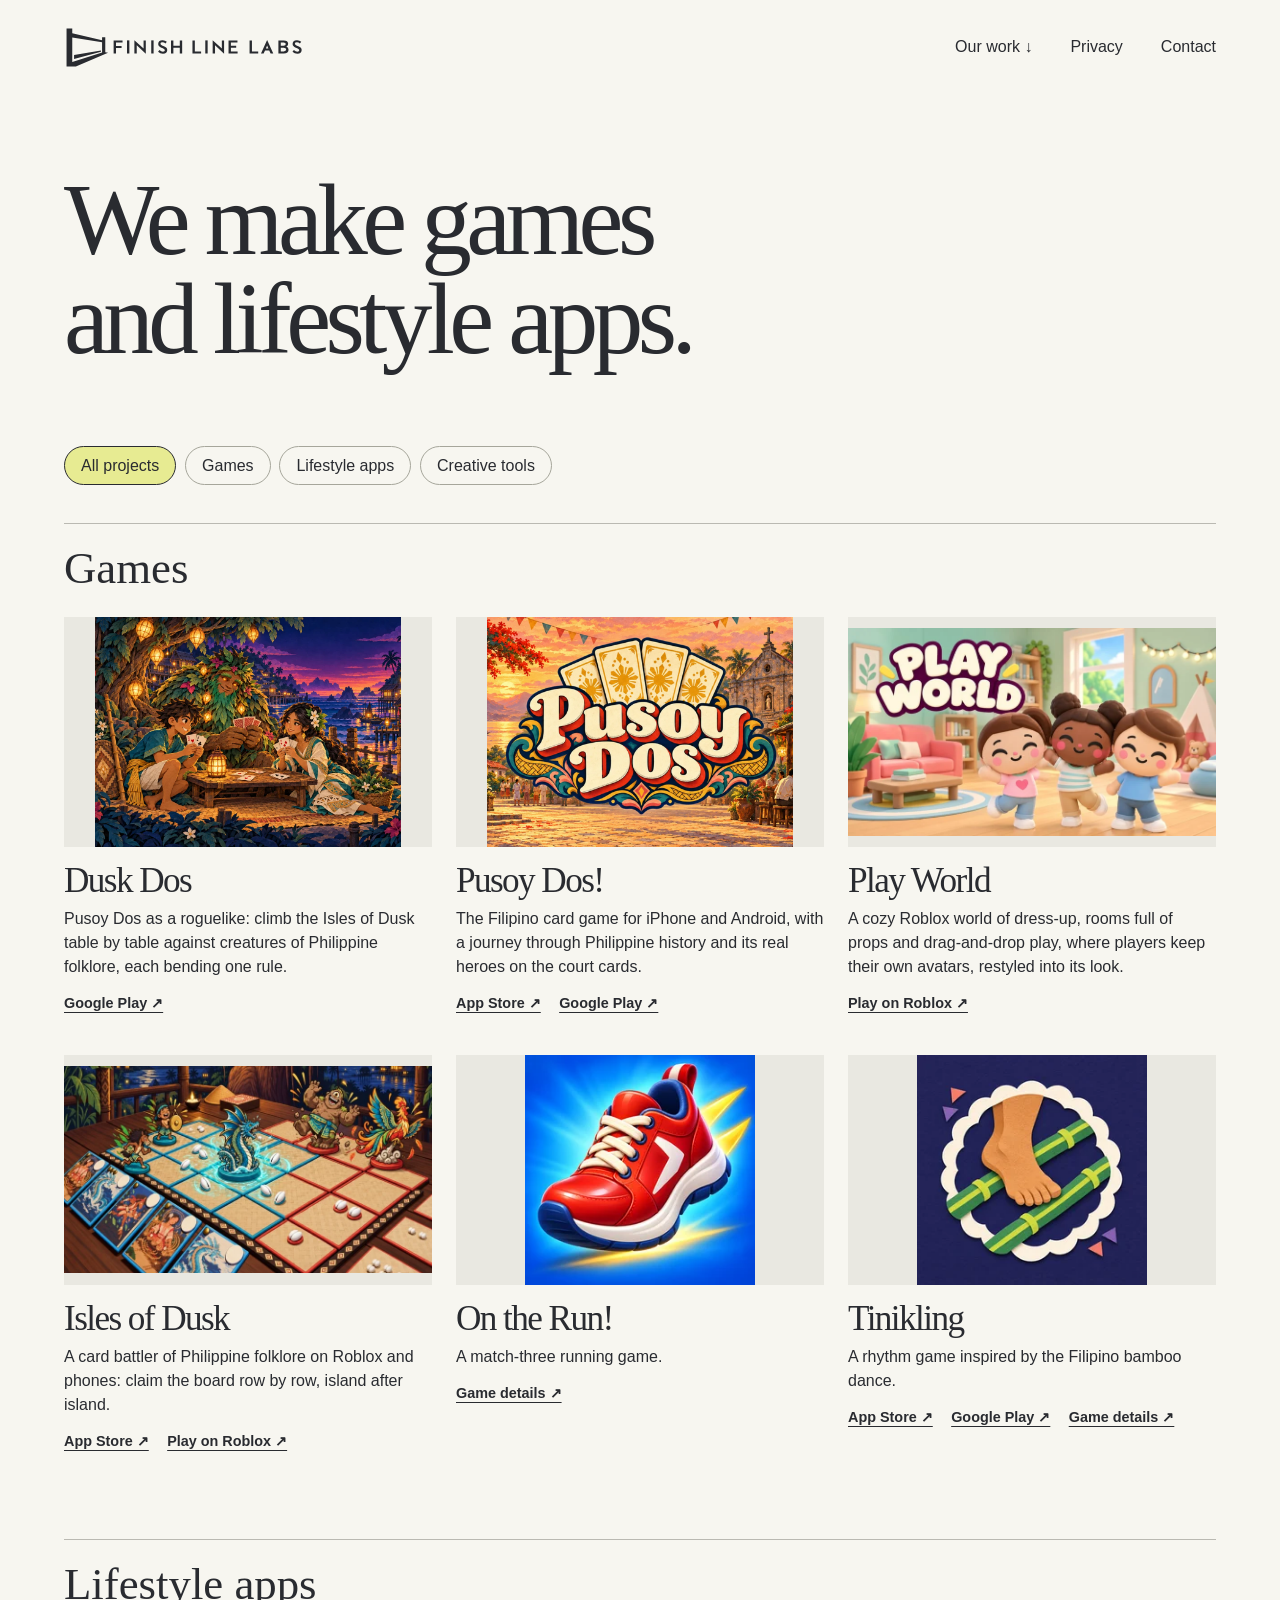
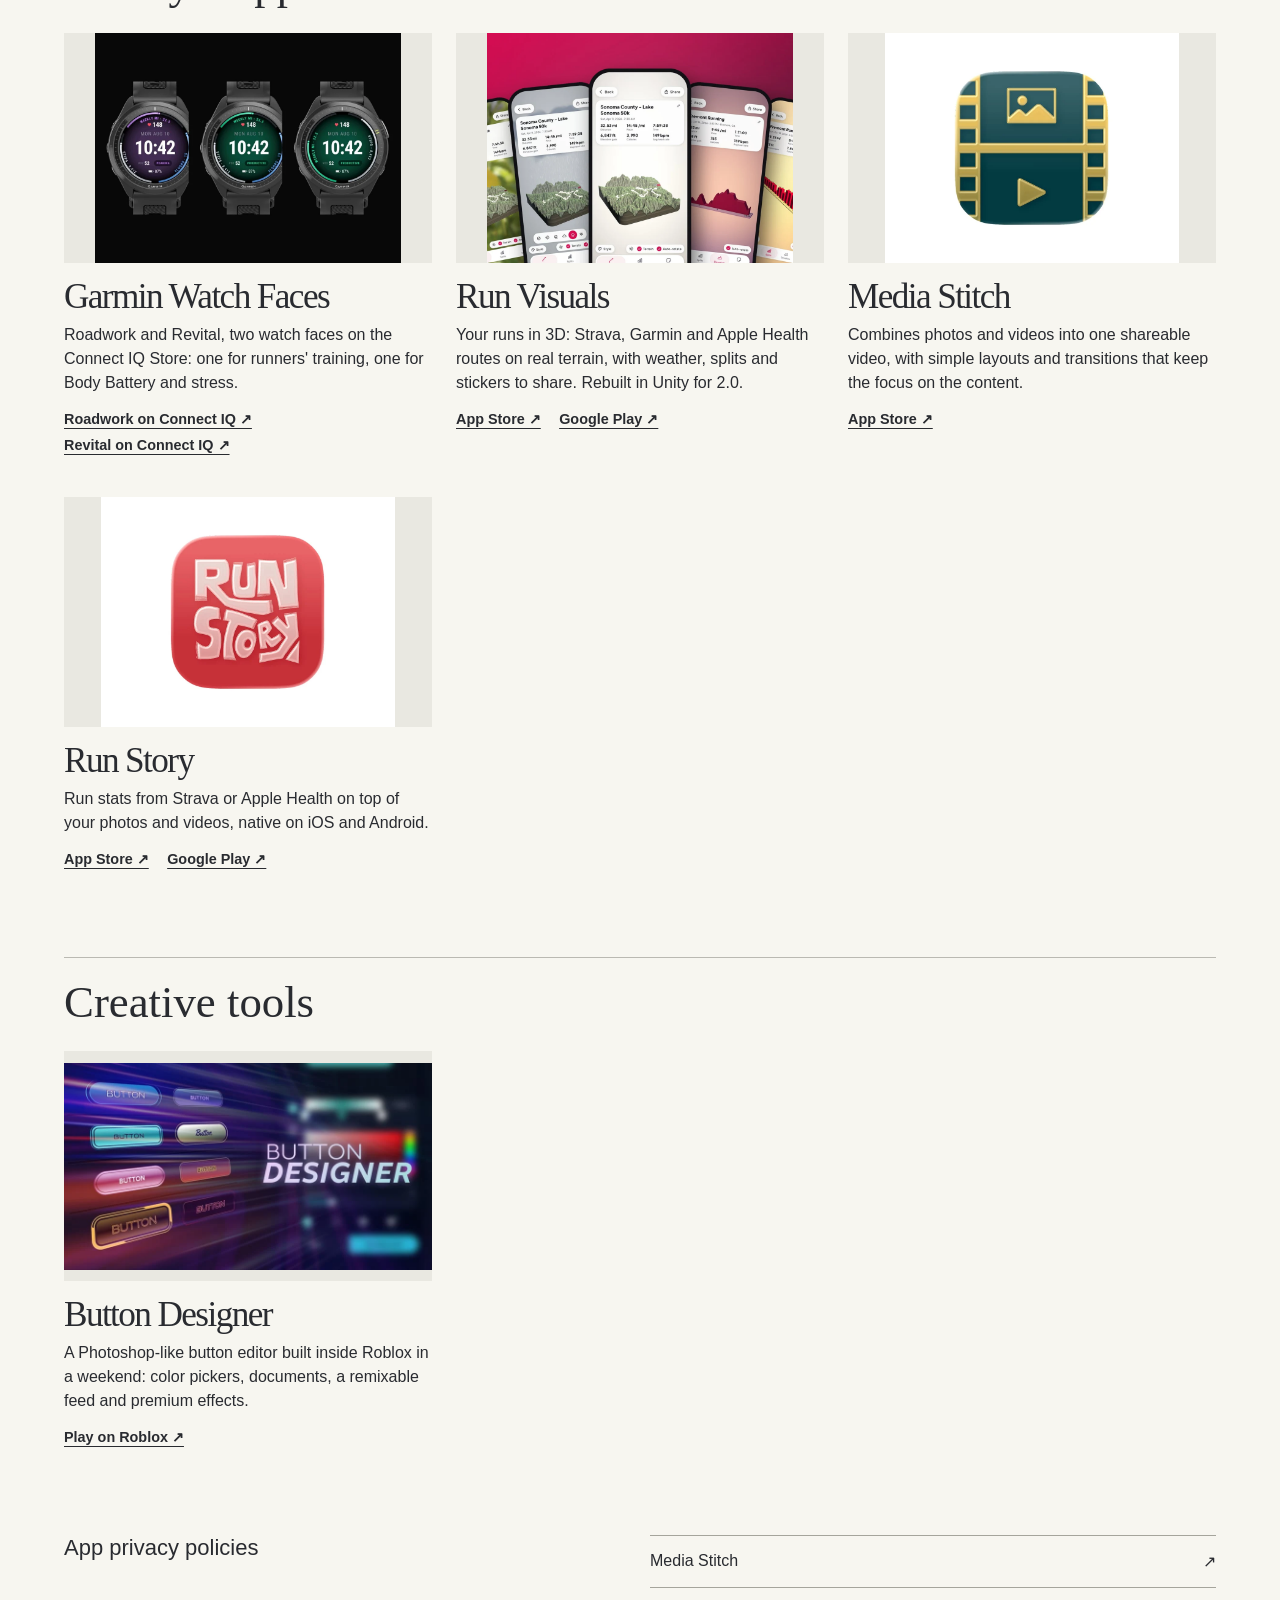
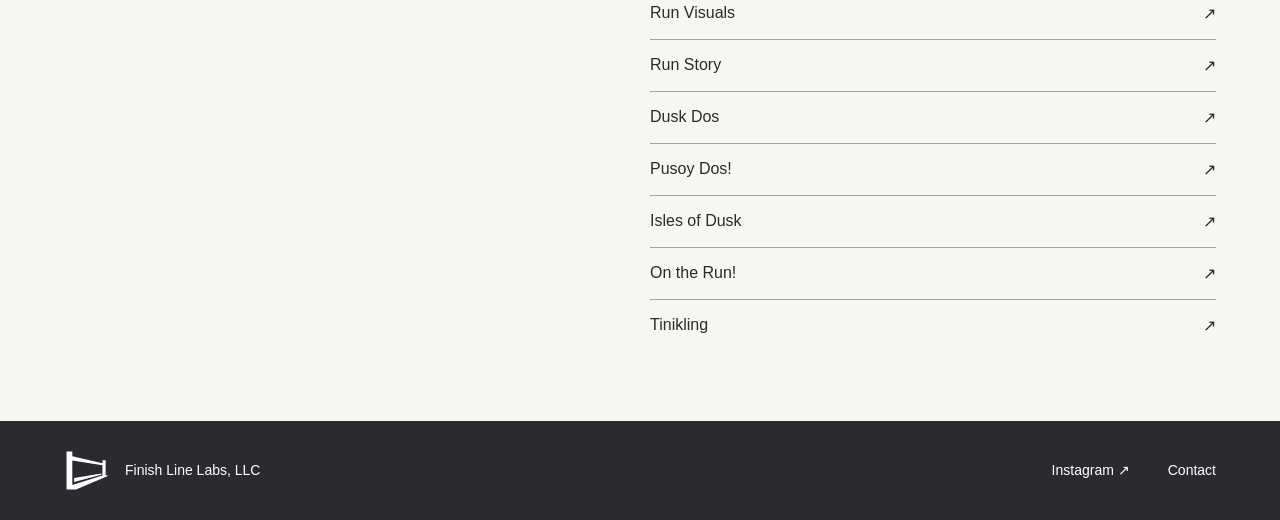
==== commit d7449437: "Add /links page for Instagram; Isles of Dusk App Store link Co-Authored-By: Claude Opus 5.5 <noreply" ====
--- a/index.html
+++ b/index.html
@@ -14,7 +14,7 @@
 <button type="button" data-category="games" aria-pressed="false">Games</button>
 <button type="button" data-category="apps" aria-pressed="false">Lifestyle apps</button>
 <button type="button" data-category="tools" aria-pressed="false">Creative tools</button>
-</div><section class="catalog" id="games"><h2>Games</h2><div class="product-grid"><article class="product"><div class="picture"><img src="assets/products/dusk-dos.webp" loading="lazy" width="1000" height="750" alt="Dusk Dos artwork"></div><h3>Dusk Dos</h3><p>Pusoy Dos as a roguelike: climb the Isles of Dusk table by table against creatures of Philippine folklore, each bending one rule.</p><div class="actions"><a href="https://play.google.com/store/apps/details?id=com.finishlinelabs.dosdusk" aria-label="Dusk Dos — Google Play">Google Play ↗</a></div></article><article class="product"><div class="picture"><img src="assets/products/pusoy-dos.webp" loading="lazy" width="1000" height="750" alt="Pusoy Dos! artwork"></div><h3>Pusoy Dos!</h3><p>The Filipino card game for iPhone and Android, with a journey through Philippine history and its real heroes on the court cards.</p><div class="actions"><a href="https://apps.apple.com/us/app/pusoy-dos/id6825858971" aria-label="Pusoy Dos! — App Store">App Store ↗</a> <a href="https://play.google.com/store/apps/details?id=com.finishlinelabs.pusoydos" aria-label="Pusoy Dos! — Google Play">Google Play ↗</a></div></article><article class="product"><div class="picture"><img src="assets/products/play-world.webp" loading="lazy" width="767" height="432" alt="Play World artwork"></div><h3>Play World</h3><p>A cozy Roblox world of dress-up, rooms full of props and drag-and-drop play, where players keep their own avatars, restyled into its look.</p><div class="actions"><a href="https://www.roblox.com/games/117658689486791/Play-World" aria-label="Play World — Play on Roblox">Play on Roblox ↗</a></div></article><article class="product"><div class="picture"><img src="assets/products/isles-of-dusk.webp" loading="lazy" width="768" height="432" alt="Isles of Dusk artwork"></div><h3>Isles of Dusk</h3><p>A card battler of Philippine folklore on Roblox and phones: claim the board row by row, island after island.</p><div class="actions"><a href="https://www.roblox.com/games/87067473966880/Isles-of-Dusk" aria-label="Isles of Dusk — Play on Roblox">Play on Roblox ↗</a></div></article><article class="product"><div class="picture"><img src="assets/products/OnTheRun.webp" loading="lazy" width="256" height="256" alt="On the Run! artwork"></div><h3>On the Run!</h3><p>A match-three running game.</p><div class="actions"><a href="OnTheRun/index.html" aria-label="On the Run! — Game details">Game details ↗</a></div></article><article class="product"><div class="picture"><img src="assets/products/Tinikling.webp" loading="lazy" width="256" height="256" alt="Tinikling artwork"></div><h3>Tinikling</h3><p>A rhythm game inspired by the Filipino bamboo dance.</p><div class="actions"><a href="https://apps.apple.com/us/app/tinikling/id6832790945" aria-label="Tinikling — App Store">App Store ↗</a> <a href="https://play.google.com/store/apps/details?id=com.finishlinelabs.tinikling" aria-label="Tinikling — Google Play">Google Play ↗</a> <a href="Tinikling/index.html" aria-label="Tinikling — Game details">Game details ↗</a></div></article></div></section><section class="catalog" id="apps"><h2>Lifestyle apps</h2><div class="product-grid"><article class="product"><div class="picture"><img src="assets/products/garmin-watch-faces.webp" loading="lazy" width="1000" height="750" alt="Garmin Watch Faces artwork"></div><h3>Garmin Watch Faces</h3><p>Roadwork and Revital, two watch faces on the Connect IQ Store: one for runners&#x27; training, one for Body Battery and stress.</p><div class="actions"><a href="https://apps.garmin.com/apps/43e8fca6-fdaa-4381-ac47-625784bd0b8f" aria-label="Garmin Watch Faces — Roadwork on Connect IQ">Roadwork on Connect IQ ↗</a> <a href="https://apps.garmin.com/apps/ee8a396f-3786-472f-8617-db950301f83d" aria-label="Garmin Watch Faces — Revital on Connect IQ">Revital on Connect IQ ↗</a></div></article><article class="product"><div class="picture"><img src="assets/products/run-visuals.webp" loading="lazy" width="1000" height="750" alt="Run Visuals artwork"></div><h3>Run Visuals</h3><p>Your runs in 3D: Strava, Garmin and Apple Health routes on real terrain, with weather, splits and stickers to share. Rebuilt in Unity for 2.0.</p><div class="actions"><a href="https://apps.apple.com/us/app/run-visuals/id6759010004" aria-label="Run Visuals — App Store">App Store ↗</a> <a href="https://play.google.com/store/apps/details?id=info.finishlinelabs.runcards" aria-label="Run Visuals — Google Play">Google Play ↗</a></div></article><article class="product"><div class="picture"><img src="assets/products/media-stitch.webp" loading="lazy" width="982" height="768" alt="Media Stitch artwork"></div><h3>Media Stitch</h3><p>Combines photos and videos into one shareable video, with simple layouts and transitions that keep the focus on the content.</p><div class="actions"><a href="https://apps.apple.com/us/app/media-stitch/id6751826519" aria-label="Media Stitch — App Store">App Store ↗</a></div></article><article class="product"><div class="picture"><img src="assets/products/run-story.webp" loading="lazy" width="982" height="768" alt="Run Story artwork"></div><h3>Run Story</h3><p>Run stats from Strava or Apple Health on top of your photos and videos, native on iOS and Android.</p><div class="actions"><a href="https://apps.apple.com/us/app/run-story/id6737940528" aria-label="Run Story — App Store">App Store ↗</a> <a href="https://play.google.com/store/apps/details?id=com.uiuxartist.runstory.release" aria-label="Run Story — Google Play">Google Play ↗</a></div></article></div></section><section class="catalog" id="tools"><h2>Creative tools</h2><div class="product-grid"><article class="product"><div class="picture"><img src="assets/products/button-designer.webp" loading="lazy" width="768" height="432" alt="Button Designer artwork"></div><h3>Button Designer</h3><p>A Photoshop-like button editor built inside Roblox in a weekend: color pickers, documents, a remixable feed and premium effects.</p><div class="actions"><a href="https://www.roblox.com/games/102189464014234/Button-Designer" aria-label="Button Designer — Play on Roblox">Play on Roblox ↗</a></div></article></div></section></div>
+</div><section class="catalog" id="games"><h2>Games</h2><div class="product-grid"><article class="product"><div class="picture"><img src="assets/products/dusk-dos.webp" loading="lazy" width="1000" height="750" alt="Dusk Dos artwork"></div><h3>Dusk Dos</h3><p>Pusoy Dos as a roguelike: climb the Isles of Dusk table by table against creatures of Philippine folklore, each bending one rule.</p><div class="actions"><a href="https://play.google.com/store/apps/details?id=com.finishlinelabs.dosdusk" aria-label="Dusk Dos — Google Play">Google Play ↗</a></div></article><article class="product"><div class="picture"><img src="assets/products/pusoy-dos.webp" loading="lazy" width="1000" height="750" alt="Pusoy Dos! artwork"></div><h3>Pusoy Dos!</h3><p>The Filipino card game for iPhone and Android, with a journey through Philippine history and its real heroes on the court cards.</p><div class="actions"><a href="https://apps.apple.com/us/app/pusoy-dos/id6825858971" aria-label="Pusoy Dos! — App Store">App Store ↗</a> <a href="https://play.google.com/store/apps/details?id=com.finishlinelabs.pusoydos" aria-label="Pusoy Dos! — Google Play">Google Play ↗</a></div></article><article class="product"><div class="picture"><img src="assets/products/play-world.webp" loading="lazy" width="767" height="432" alt="Play World artwork"></div><h3>Play World</h3><p>A cozy Roblox world of dress-up, rooms full of props and drag-and-drop play, where players keep their own avatars, restyled into its look.</p><div class="actions"><a href="https://www.roblox.com/games/117658689486791/Play-World" aria-label="Play World — Play on Roblox">Play on Roblox ↗</a></div></article><article class="product"><div class="picture"><img src="assets/products/isles-of-dusk.webp" loading="lazy" width="768" height="432" alt="Isles of Dusk artwork"></div><h3>Isles of Dusk</h3><p>A card battler of Philippine folklore on Roblox and phones: claim the board row by row, island after island.</p><div class="actions"><a href="https://apps.apple.com/us/app/isles-of-dusk/id6826717056" aria-label="Isles of Dusk — App Store">App Store ↗</a> <a href="https://www.roblox.com/games/87067473966880/Isles-of-Dusk" aria-label="Isles of Dusk — Play on Roblox">Play on Roblox ↗</a></div></article><article class="product"><div class="picture"><img src="assets/products/OnTheRun.webp" loading="lazy" width="256" height="256" alt="On the Run! artwork"></div><h3>On the Run!</h3><p>A match-three running game.</p><div class="actions"><a href="OnTheRun/index.html" aria-label="On the Run! — Game details">Game details ↗</a></div></article><article class="product"><div class="picture"><img src="assets/products/Tinikling.webp" loading="lazy" width="256" height="256" alt="Tinikling artwork"></div><h3>Tinikling</h3><p>A rhythm game inspired by the Filipino bamboo dance.</p><div class="actions"><a href="https://apps.apple.com/us/app/tinikling/id6832790945" aria-label="Tinikling — App Store">App Store ↗</a> <a href="https://play.google.com/store/apps/details?id=com.finishlinelabs.tinikling" aria-label="Tinikling — Google Play">Google Play ↗</a> <a href="Tinikling/index.html" aria-label="Tinikling — Game details">Game details ↗</a></div></article></div></section><section class="catalog" id="apps"><h2>Lifestyle apps</h2><div class="product-grid"><article class="product"><div class="picture"><img src="assets/products/garmin-watch-faces.webp" loading="lazy" width="1000" height="750" alt="Garmin Watch Faces artwork"></div><h3>Garmin Watch Faces</h3><p>Roadwork and Revital, two watch faces on the Connect IQ Store: one for runners&#x27; training, one for Body Battery and stress.</p><div class="actions"><a href="https://apps.garmin.com/apps/43e8fca6-fdaa-4381-ac47-625784bd0b8f" aria-label="Garmin Watch Faces — Roadwork on Connect IQ">Roadwork on Connect IQ ↗</a> <a href="https://apps.garmin.com/apps/ee8a396f-3786-472f-8617-db950301f83d" aria-label="Garmin Watch Faces — Revital on Connect IQ">Revital on Connect IQ ↗</a></div></article><article class="product"><div class="picture"><img src="assets/products/run-visuals.webp" loading="lazy" width="1000" height="750" alt="Run Visuals artwork"></div><h3>Run Visuals</h3><p>Your runs in 3D: Strava, Garmin and Apple Health routes on real terrain, with weather, splits and stickers to share. Rebuilt in Unity for 2.0.</p><div class="actions"><a href="https://apps.apple.com/us/app/run-visuals/id6759010004" aria-label="Run Visuals — App Store">App Store ↗</a> <a href="https://play.google.com/store/apps/details?id=info.finishlinelabs.runcards" aria-label="Run Visuals — Google Play">Google Play ↗</a></div></article><article class="product"><div class="picture"><img src="assets/products/media-stitch.webp" loading="lazy" width="982" height="768" alt="Media Stitch artwork"></div><h3>Media Stitch</h3><p>Combines photos and videos into one shareable video, with simple layouts and transitions that keep the focus on the content.</p><div class="actions"><a href="https://apps.apple.com/us/app/media-stitch/id6751826519" aria-label="Media Stitch — App Store">App Store ↗</a></div></article><article class="product"><div class="picture"><img src="assets/products/run-story.webp" loading="lazy" width="982" height="768" alt="Run Story artwork"></div><h3>Run Story</h3><p>Run stats from Strava or Apple Health on top of your photos and videos, native on iOS and Android.</p><div class="actions"><a href="https://apps.apple.com/us/app/run-story/id6737940528" aria-label="Run Story — App Store">App Store ↗</a> <a href="https://play.google.com/store/apps/details?id=com.uiuxartist.runstory.release" aria-label="Run Story — Google Play">Google Play ↗</a></div></article></div></section><section class="catalog" id="tools"><h2>Creative tools</h2><div class="product-grid"><article class="product"><div class="picture"><img src="assets/products/button-designer.webp" loading="lazy" width="768" height="432" alt="Button Designer artwork"></div><h3>Button Designer</h3><p>A Photoshop-like button editor built inside Roblox in a weekend: color pickers, documents, a remixable feed and premium effects.</p><div class="actions"><a href="https://www.roblox.com/games/102189464014234/Button-Designer" aria-label="Button Designer — Play on Roblox">Play on Roblox ↗</a></div></article></div></section></div>
 <section id="privacy" class="policies"><h2>App privacy policies</h2><div><a href="mediastitchprivacypolicy">Media Stitch <span>↗</span></a><a href="runvisualsprivacypolicy">Run Visuals <span>↗</span></a><a href="RunStory/privacy-policy.html">Run Story <span>↗</span></a><a href="DuskDos/privacy-policy.html">Dusk Dos <span>↗</span></a><a href="PusoyDos/privacy-policy.html">Pusoy Dos! <span>↗</span></a><a href="IslesOfDusk/privacy-policy.html">Isles of Dusk <span>↗</span></a><a href="OnTheRun/privacy-policy.html">On the Run! <span>↗</span></a><a href="Tinikling/privacy-policy.html">Tinikling <span>↗</span></a></div></section></main>
 <footer><div class="wrap"><div><img src="assets/mark-white.svg" alt="" width="47">Finish Line Labs, LLC</div><nav aria-label="Footer"><a href="https://www.instagram.com/finishline.labs/">Instagram ↗</a><a href="contact/">Contact</a></nav></div></footer>
 <script src="filters.js" defer></script>
--- a/style.css
+++ b/style.css
@@ -24,3 +24,25 @@
 .contact-options p { max-width:46ch; line-height:1.55; }
 .contact-options a { font-size:clamp(1.15rem,2.2vw,2rem); }
 @media(max-width:580px){.contact-options{grid-template-columns:1fr;gap:2rem}header.wrap,footer .wrap{flex-wrap:wrap;gap:12px}.logo{max-width:38vw}footer nav{gap:12px}}
+
+/* Link-in-bio page (/links) */
+.links-page{background:var(--paper)}
+.links{width:min(92%,560px);margin:auto;padding:40px 0 48px}
+.links-head{display:block;padding:0;text-align:center;margin-bottom:28px}
+.links-head img{display:block;margin:0 auto 14px}
+.links-head h1{font-size:clamp(40px,10vw,56px);letter-spacing:-.045em;margin:0 0 6px;line-height:1}
+.links-head p{margin:0;color:#5c5e63}
+.links section{margin-top:26px}
+.links h2{font-size:13px;font-weight:600;letter-spacing:.09em;text-transform:uppercase;margin:0 0 10px;color:#5c5e63}
+.link-card{display:flex;gap:14px;align-items:flex-start;background:#fff;border:1px solid #dcdbd3;border-radius:16px;padding:14px;margin-bottom:10px}
+.link-card>img{width:64px;height:64px;flex:none;border-radius:12px;object-fit:cover;background:#e9e8e1}
+.link-card>div{min-width:0;flex:1}
+.link-card h3{font-size:26px;letter-spacing:-.03em;margin:0 0 2px}
+.link-card p{margin:0 0 10px;font-size:14px;line-height:1.4;color:#4a4c51}
+.stores{display:flex;flex-wrap:wrap;gap:8px}
+.stores a{display:inline-flex;align-items:center;min-height:40px;padding:0 16px;border-radius:999px;background:var(--graphite);color:#fff;font-size:14px;font-weight:600;text-decoration:none}
+.stores a:hover{background:var(--citron);color:var(--graphite);text-decoration:none}
+.links-foot{justify-content:center;flex-wrap:wrap;gap:8px;margin-top:32px}
+.links-foot a{min-height:44px;display:inline-flex;align-items:center;padding:0 20px;border:1px solid var(--graphite);border-radius:999px;font-size:14px;font-weight:600}
+.links-foot a:hover{background:var(--citron);text-decoration:none}
+.links-legal{text-align:center;font-size:12px;color:#7a7c80;margin:22px 0 0}
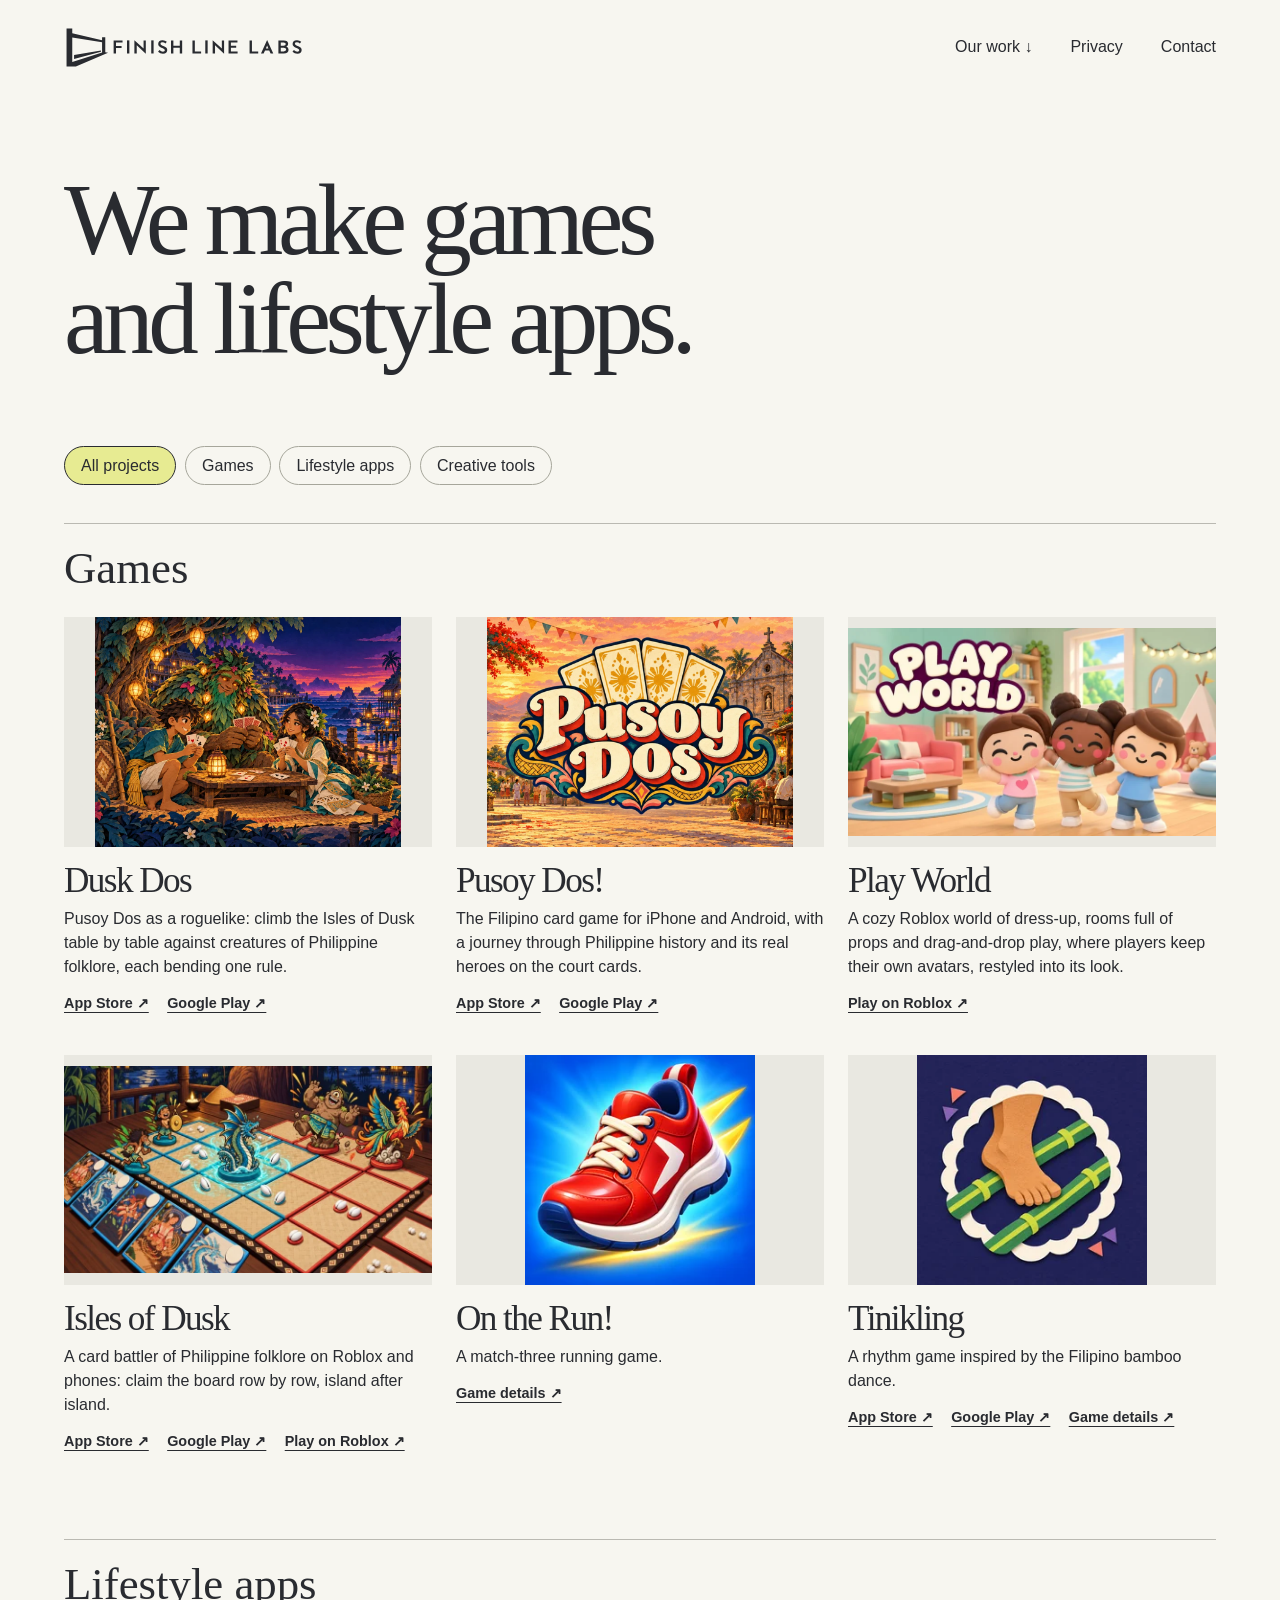
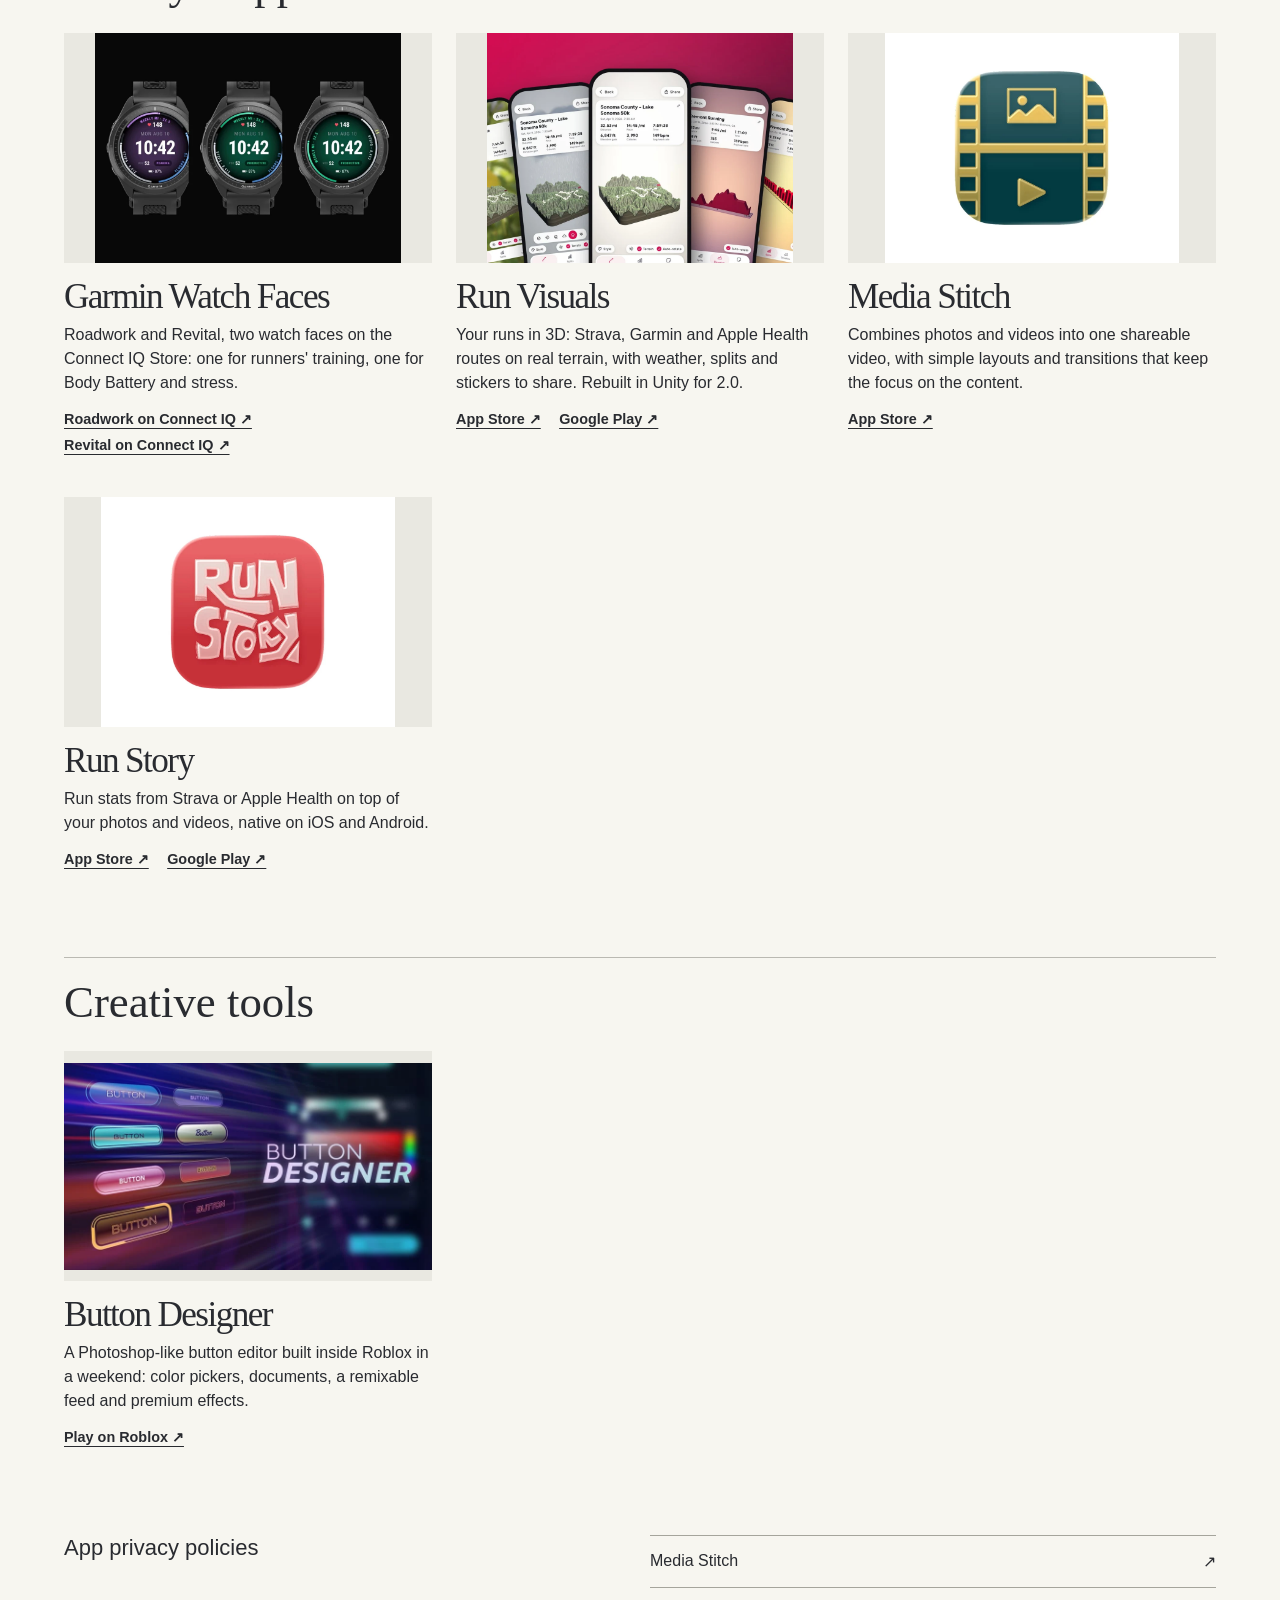
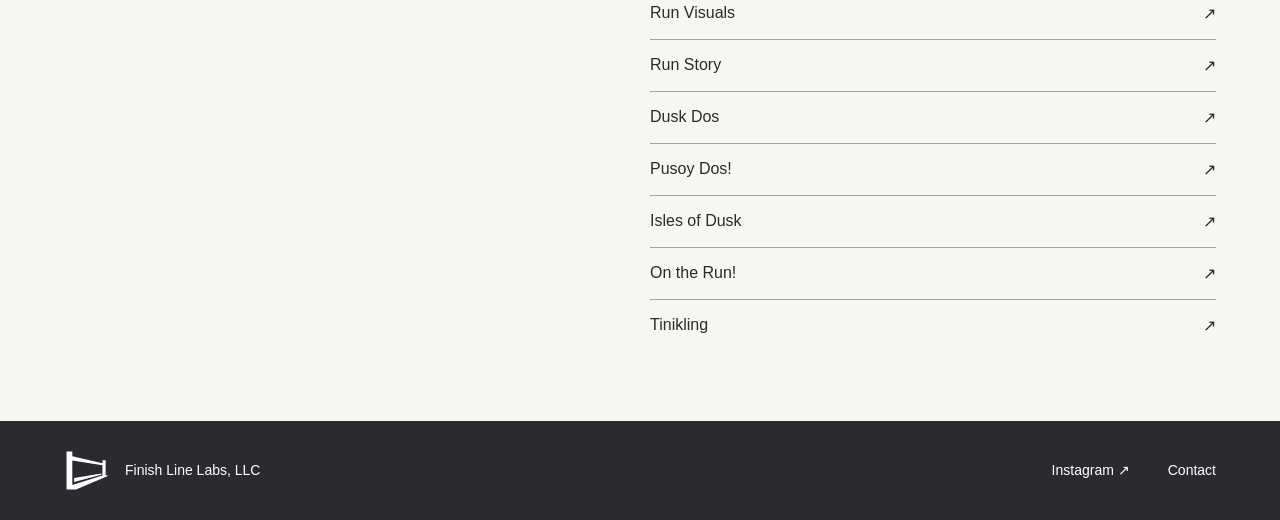
==== commit d0738595: "Dusk Dos on the App Store, Isles of Dusk on Google Play Co-Authored-By: Claude Opus 5.5 <noreply@ant" ====
--- a/index.html
+++ b/index.html
@@ -14,7 +14,7 @@
 <button type="button" data-category="games" aria-pressed="false">Games</button>
 <button type="button" data-category="apps" aria-pressed="false">Lifestyle apps</button>
 <button type="button" data-category="tools" aria-pressed="false">Creative tools</button>
-</div><section class="catalog" id="games"><h2>Games</h2><div class="product-grid"><article class="product"><div class="picture"><img src="assets/products/dusk-dos.webp" loading="lazy" width="1000" height="750" alt="Dusk Dos artwork"></div><h3>Dusk Dos</h3><p>Pusoy Dos as a roguelike: climb the Isles of Dusk table by table against creatures of Philippine folklore, each bending one rule.</p><div class="actions"><a href="https://play.google.com/store/apps/details?id=com.finishlinelabs.dosdusk" aria-label="Dusk Dos — Google Play">Google Play ↗</a></div></article><article class="product"><div class="picture"><img src="assets/products/pusoy-dos.webp" loading="lazy" width="1000" height="750" alt="Pusoy Dos! artwork"></div><h3>Pusoy Dos!</h3><p>The Filipino card game for iPhone and Android, with a journey through Philippine history and its real heroes on the court cards.</p><div class="actions"><a href="https://apps.apple.com/us/app/pusoy-dos/id6825858971" aria-label="Pusoy Dos! — App Store">App Store ↗</a> <a href="https://play.google.com/store/apps/details?id=com.finishlinelabs.pusoydos" aria-label="Pusoy Dos! — Google Play">Google Play ↗</a></div></article><article class="product"><div class="picture"><img src="assets/products/play-world.webp" loading="lazy" width="767" height="432" alt="Play World artwork"></div><h3>Play World</h3><p>A cozy Roblox world of dress-up, rooms full of props and drag-and-drop play, where players keep their own avatars, restyled into its look.</p><div class="actions"><a href="https://www.roblox.com/games/117658689486791/Play-World" aria-label="Play World — Play on Roblox">Play on Roblox ↗</a></div></article><article class="product"><div class="picture"><img src="assets/products/isles-of-dusk.webp" loading="lazy" width="768" height="432" alt="Isles of Dusk artwork"></div><h3>Isles of Dusk</h3><p>A card battler of Philippine folklore on Roblox and phones: claim the board row by row, island after island.</p><div class="actions"><a href="https://apps.apple.com/us/app/isles-of-dusk/id6826717056" aria-label="Isles of Dusk — App Store">App Store ↗</a> <a href="https://www.roblox.com/games/87067473966880/Isles-of-Dusk" aria-label="Isles of Dusk — Play on Roblox">Play on Roblox ↗</a></div></article><article class="product"><div class="picture"><img src="assets/products/OnTheRun.webp" loading="lazy" width="256" height="256" alt="On the Run! artwork"></div><h3>On the Run!</h3><p>A match-three running game.</p><div class="actions"><a href="OnTheRun/index.html" aria-label="On the Run! — Game details">Game details ↗</a></div></article><article class="product"><div class="picture"><img src="assets/products/Tinikling.webp" loading="lazy" width="256" height="256" alt="Tinikling artwork"></div><h3>Tinikling</h3><p>A rhythm game inspired by the Filipino bamboo dance.</p><div class="actions"><a href="https://apps.apple.com/us/app/tinikling/id6832790945" aria-label="Tinikling — App Store">App Store ↗</a> <a href="https://play.google.com/store/apps/details?id=com.finishlinelabs.tinikling" aria-label="Tinikling — Google Play">Google Play ↗</a> <a href="Tinikling/index.html" aria-label="Tinikling — Game details">Game details ↗</a></div></article></div></section><section class="catalog" id="apps"><h2>Lifestyle apps</h2><div class="product-grid"><article class="product"><div class="picture"><img src="assets/products/garmin-watch-faces.webp" loading="lazy" width="1000" height="750" alt="Garmin Watch Faces artwork"></div><h3>Garmin Watch Faces</h3><p>Roadwork and Revital, two watch faces on the Connect IQ Store: one for runners&#x27; training, one for Body Battery and stress.</p><div class="actions"><a href="https://apps.garmin.com/apps/43e8fca6-fdaa-4381-ac47-625784bd0b8f" aria-label="Garmin Watch Faces — Roadwork on Connect IQ">Roadwork on Connect IQ ↗</a> <a href="https://apps.garmin.com/apps/ee8a396f-3786-472f-8617-db950301f83d" aria-label="Garmin Watch Faces — Revital on Connect IQ">Revital on Connect IQ ↗</a></div></article><article class="product"><div class="picture"><img src="assets/products/run-visuals.webp" loading="lazy" width="1000" height="750" alt="Run Visuals artwork"></div><h3>Run Visuals</h3><p>Your runs in 3D: Strava, Garmin and Apple Health routes on real terrain, with weather, splits and stickers to share. Rebuilt in Unity for 2.0.</p><div class="actions"><a href="https://apps.apple.com/us/app/run-visuals/id6759010004" aria-label="Run Visuals — App Store">App Store ↗</a> <a href="https://play.google.com/store/apps/details?id=info.finishlinelabs.runcards" aria-label="Run Visuals — Google Play">Google Play ↗</a></div></article><article class="product"><div class="picture"><img src="assets/products/media-stitch.webp" loading="lazy" width="982" height="768" alt="Media Stitch artwork"></div><h3>Media Stitch</h3><p>Combines photos and videos into one shareable video, with simple layouts and transitions that keep the focus on the content.</p><div class="actions"><a href="https://apps.apple.com/us/app/media-stitch/id6751826519" aria-label="Media Stitch — App Store">App Store ↗</a></div></article><article class="product"><div class="picture"><img src="assets/products/run-story.webp" loading="lazy" width="982" height="768" alt="Run Story artwork"></div><h3>Run Story</h3><p>Run stats from Strava or Apple Health on top of your photos and videos, native on iOS and Android.</p><div class="actions"><a href="https://apps.apple.com/us/app/run-story/id6737940528" aria-label="Run Story — App Store">App Store ↗</a> <a href="https://play.google.com/store/apps/details?id=com.uiuxartist.runstory.release" aria-label="Run Story — Google Play">Google Play ↗</a></div></article></div></section><section class="catalog" id="tools"><h2>Creative tools</h2><div class="product-grid"><article class="product"><div class="picture"><img src="assets/products/button-designer.webp" loading="lazy" width="768" height="432" alt="Button Designer artwork"></div><h3>Button Designer</h3><p>A Photoshop-like button editor built inside Roblox in a weekend: color pickers, documents, a remixable feed and premium effects.</p><div class="actions"><a href="https://www.roblox.com/games/102189464014234/Button-Designer" aria-label="Button Designer — Play on Roblox">Play on Roblox ↗</a></div></article></div></section></div>
+</div><section class="catalog" id="games"><h2>Games</h2><div class="product-grid"><article class="product"><div class="picture"><img src="assets/products/dusk-dos.webp" loading="lazy" width="1000" height="750" alt="Dusk Dos artwork"></div><h3>Dusk Dos</h3><p>Pusoy Dos as a roguelike: climb the Isles of Dusk table by table against creatures of Philippine folklore, each bending one rule.</p><div class="actions"><a href="https://apps.apple.com/us/app/dusk-dos/id6826716726" aria-label="Dusk Dos — App Store">App Store ↗</a> <a href="https://play.google.com/store/apps/details?id=com.finishlinelabs.dosdusk" aria-label="Dusk Dos — Google Play">Google Play ↗</a></div></article><article class="product"><div class="picture"><img src="assets/products/pusoy-dos.webp" loading="lazy" width="1000" height="750" alt="Pusoy Dos! artwork"></div><h3>Pusoy Dos!</h3><p>The Filipino card game for iPhone and Android, with a journey through Philippine history and its real heroes on the court cards.</p><div class="actions"><a href="https://apps.apple.com/us/app/pusoy-dos/id6825858971" aria-label="Pusoy Dos! — App Store">App Store ↗</a> <a href="https://play.google.com/store/apps/details?id=com.finishlinelabs.pusoydos" aria-label="Pusoy Dos! — Google Play">Google Play ↗</a></div></article><article class="product"><div class="picture"><img src="assets/products/play-world.webp" loading="lazy" width="767" height="432" alt="Play World artwork"></div><h3>Play World</h3><p>A cozy Roblox world of dress-up, rooms full of props and drag-and-drop play, where players keep their own avatars, restyled into its look.</p><div class="actions"><a href="https://www.roblox.com/games/117658689486791/Play-World" aria-label="Play World — Play on Roblox">Play on Roblox ↗</a></div></article><article class="product"><div class="picture"><img src="assets/products/isles-of-dusk.webp" loading="lazy" width="768" height="432" alt="Isles of Dusk artwork"></div><h3>Isles of Dusk</h3><p>A card battler of Philippine folklore on Roblox and phones: claim the board row by row, island after island.</p><div class="actions"><a href="https://apps.apple.com/us/app/isles-of-dusk/id6826717056" aria-label="Isles of Dusk — App Store">App Store ↗</a> <a href="https://play.google.com/store/apps/details?id=com.finishlinelabs.crownfield" aria-label="Isles of Dusk — Google Play">Google Play ↗</a> <a href="https://www.roblox.com/games/87067473966880/Isles-of-Dusk" aria-label="Isles of Dusk — Play on Roblox">Play on Roblox ↗</a></div></article><article class="product"><div class="picture"><img src="assets/products/OnTheRun.webp" loading="lazy" width="256" height="256" alt="On the Run! artwork"></div><h3>On the Run!</h3><p>A match-three running game.</p><div class="actions"><a href="OnTheRun/index.html" aria-label="On the Run! — Game details">Game details ↗</a></div></article><article class="product"><div class="picture"><img src="assets/products/Tinikling.webp" loading="lazy" width="256" height="256" alt="Tinikling artwork"></div><h3>Tinikling</h3><p>A rhythm game inspired by the Filipino bamboo dance.</p><div class="actions"><a href="https://apps.apple.com/us/app/tinikling/id6832790945" aria-label="Tinikling — App Store">App Store ↗</a> <a href="https://play.google.com/store/apps/details?id=com.finishlinelabs.tinikling" aria-label="Tinikling — Google Play">Google Play ↗</a> <a href="Tinikling/index.html" aria-label="Tinikling — Game details">Game details ↗</a></div></article></div></section><section class="catalog" id="apps"><h2>Lifestyle apps</h2><div class="product-grid"><article class="product"><div class="picture"><img src="assets/products/garmin-watch-faces.webp" loading="lazy" width="1000" height="750" alt="Garmin Watch Faces artwork"></div><h3>Garmin Watch Faces</h3><p>Roadwork and Revital, two watch faces on the Connect IQ Store: one for runners&#x27; training, one for Body Battery and stress.</p><div class="actions"><a href="https://apps.garmin.com/apps/43e8fca6-fdaa-4381-ac47-625784bd0b8f" aria-label="Garmin Watch Faces — Roadwork on Connect IQ">Roadwork on Connect IQ ↗</a> <a href="https://apps.garmin.com/apps/ee8a396f-3786-472f-8617-db950301f83d" aria-label="Garmin Watch Faces — Revital on Connect IQ">Revital on Connect IQ ↗</a></div></article><article class="product"><div class="picture"><img src="assets/products/run-visuals.webp" loading="lazy" width="1000" height="750" alt="Run Visuals artwork"></div><h3>Run Visuals</h3><p>Your runs in 3D: Strava, Garmin and Apple Health routes on real terrain, with weather, splits and stickers to share. Rebuilt in Unity for 2.0.</p><div class="actions"><a href="https://apps.apple.com/us/app/run-visuals/id6759010004" aria-label="Run Visuals — App Store">App Store ↗</a> <a href="https://play.google.com/store/apps/details?id=info.finishlinelabs.runcards" aria-label="Run Visuals — Google Play">Google Play ↗</a></div></article><article class="product"><div class="picture"><img src="assets/products/media-stitch.webp" loading="lazy" width="982" height="768" alt="Media Stitch artwork"></div><h3>Media Stitch</h3><p>Combines photos and videos into one shareable video, with simple layouts and transitions that keep the focus on the content.</p><div class="actions"><a href="https://apps.apple.com/us/app/media-stitch/id6751826519" aria-label="Media Stitch — App Store">App Store ↗</a></div></article><article class="product"><div class="picture"><img src="assets/products/run-story.webp" loading="lazy" width="982" height="768" alt="Run Story artwork"></div><h3>Run Story</h3><p>Run stats from Strava or Apple Health on top of your photos and videos, native on iOS and Android.</p><div class="actions"><a href="https://apps.apple.com/us/app/run-story/id6737940528" aria-label="Run Story — App Store">App Store ↗</a> <a href="https://play.google.com/store/apps/details?id=com.uiuxartist.runstory.release" aria-label="Run Story — Google Play">Google Play ↗</a></div></article></div></section><section class="catalog" id="tools"><h2>Creative tools</h2><div class="product-grid"><article class="product"><div class="picture"><img src="assets/products/button-designer.webp" loading="lazy" width="768" height="432" alt="Button Designer artwork"></div><h3>Button Designer</h3><p>A Photoshop-like button editor built inside Roblox in a weekend: color pickers, documents, a remixable feed and premium effects.</p><div class="actions"><a href="https://www.roblox.com/games/102189464014234/Button-Designer" aria-label="Button Designer — Play on Roblox">Play on Roblox ↗</a></div></article></div></section></div>
 <section id="privacy" class="policies"><h2>App privacy policies</h2><div><a href="mediastitchprivacypolicy">Media Stitch <span>↗</span></a><a href="runvisualsprivacypolicy">Run Visuals <span>↗</span></a><a href="RunStory/privacy-policy.html">Run Story <span>↗</span></a><a href="DuskDos/privacy-policy.html">Dusk Dos <span>↗</span></a><a href="PusoyDos/privacy-policy.html">Pusoy Dos! <span>↗</span></a><a href="IslesOfDusk/privacy-policy.html">Isles of Dusk <span>↗</span></a><a href="OnTheRun/privacy-policy.html">On the Run! <span>↗</span></a><a href="Tinikling/privacy-policy.html">Tinikling <span>↗</span></a></div></section></main>
 <footer><div class="wrap"><div><img src="assets/mark-white.svg" alt="" width="47">Finish Line Labs, LLC</div><nav aria-label="Footer"><a href="https://www.instagram.com/finishline.labs/">Instagram ↗</a><a href="contact/">Contact</a></nav></div></footer>
 <script src="filters.js" defer></script>
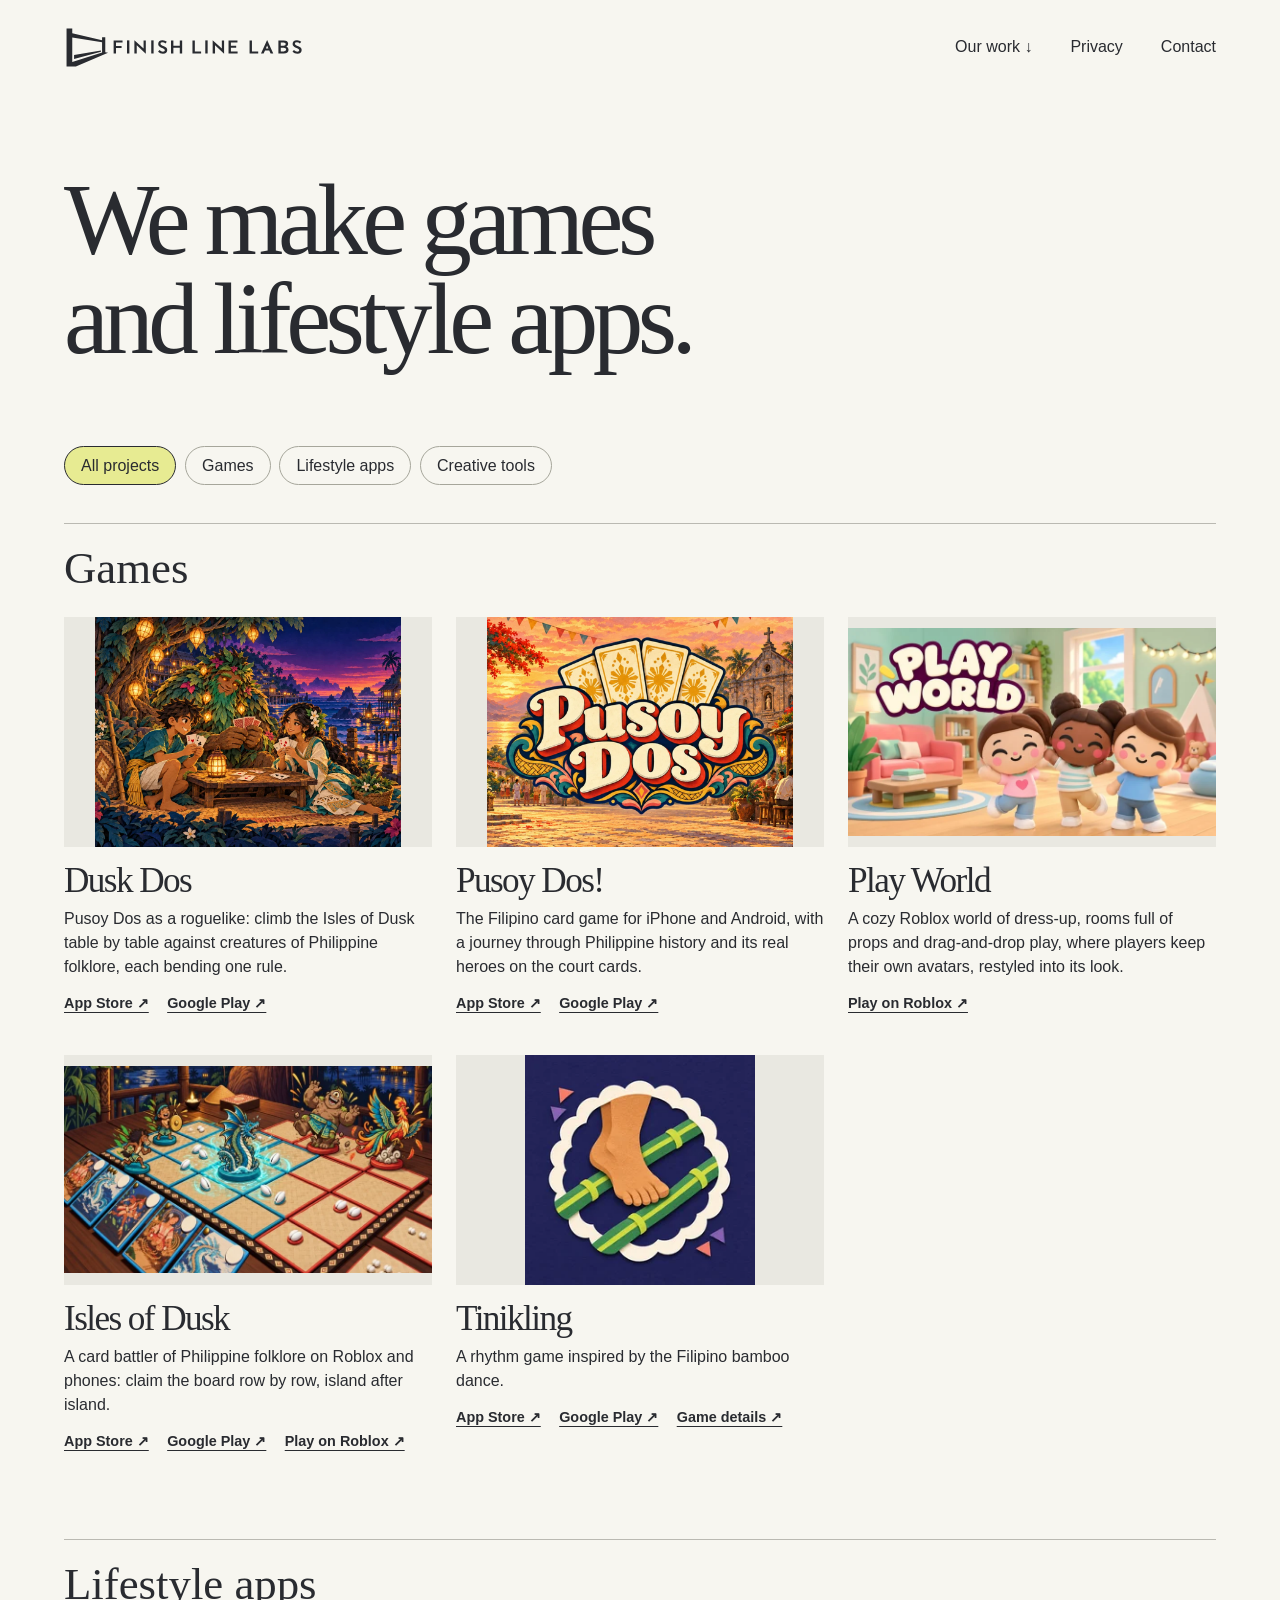
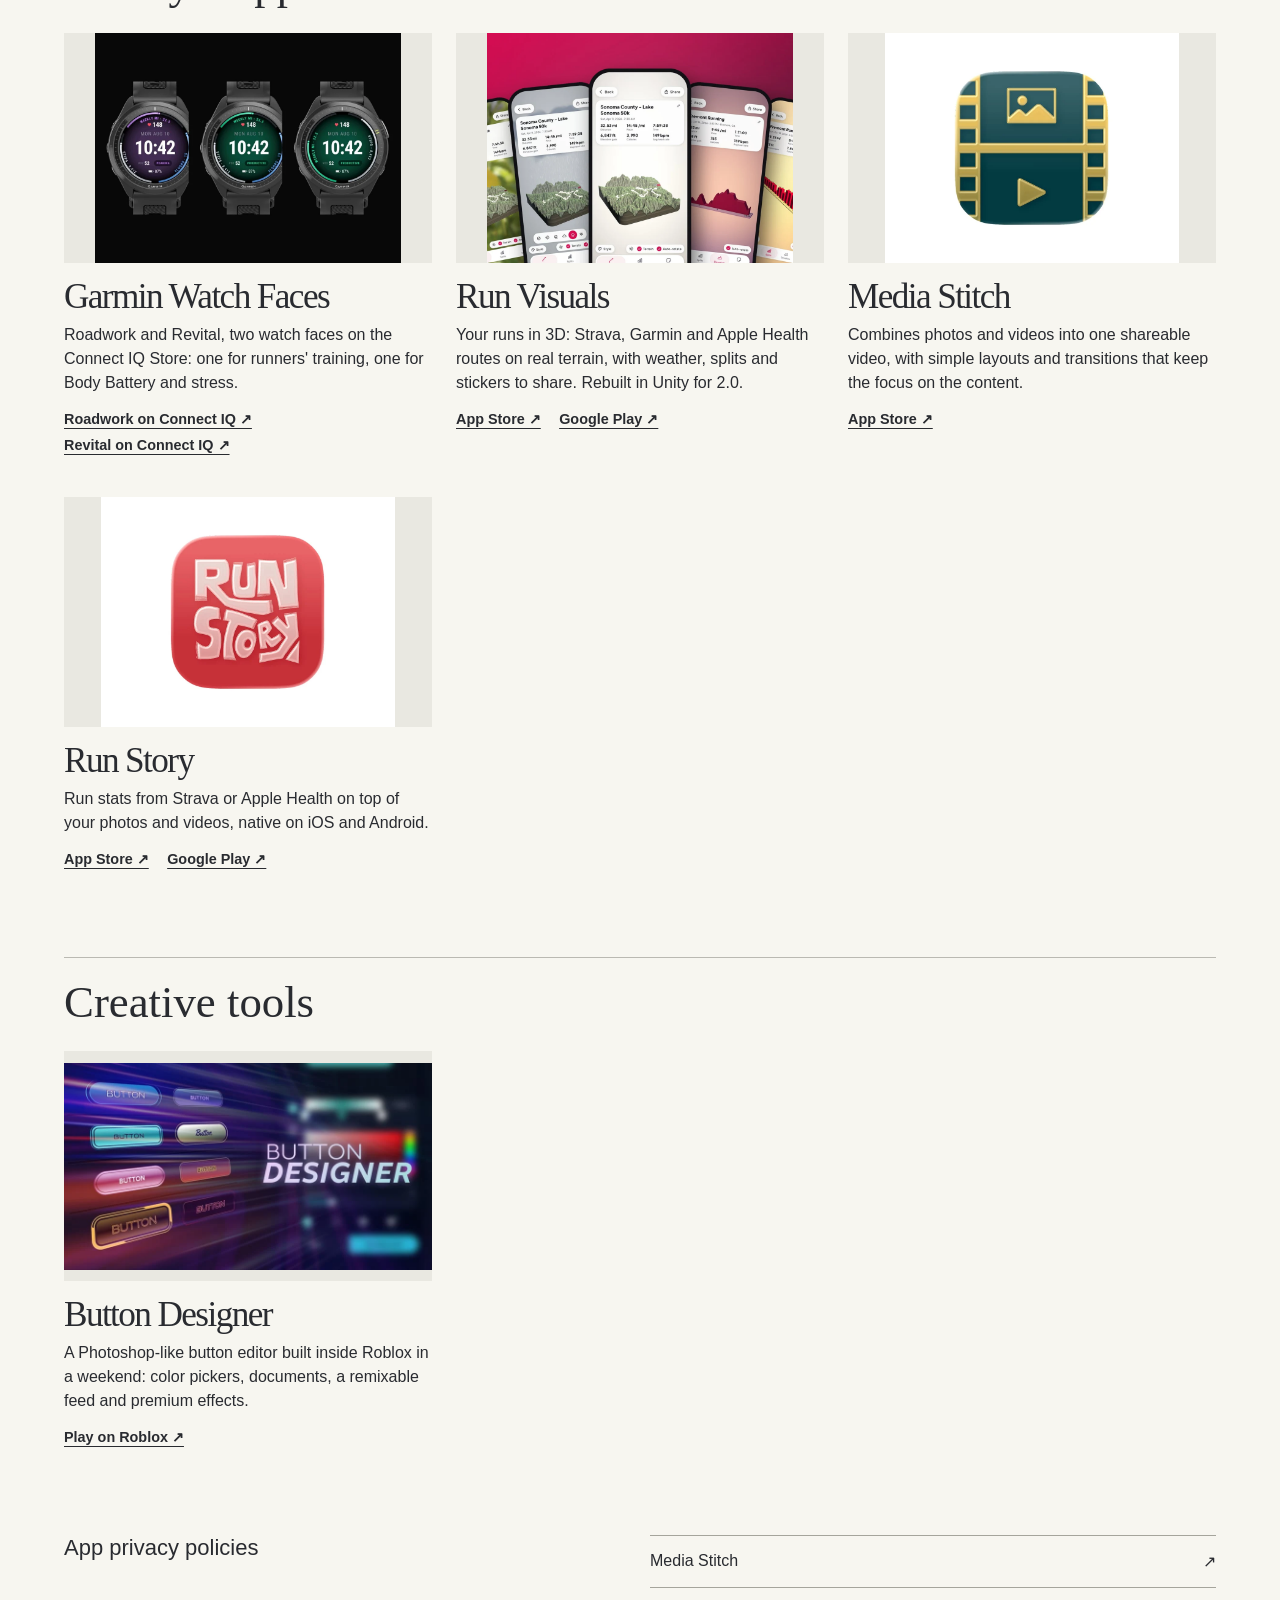
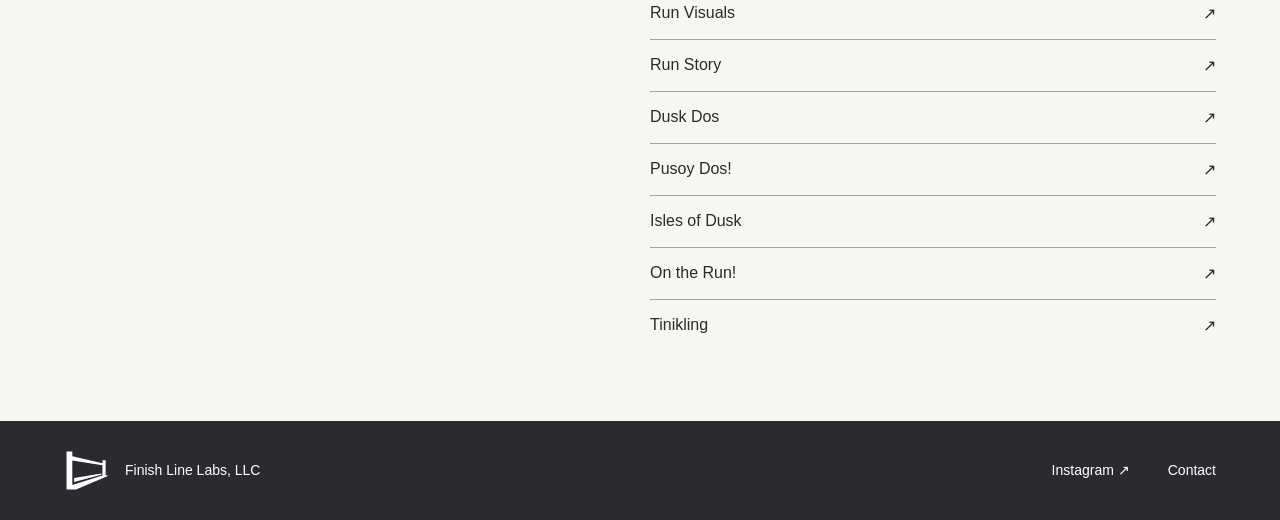
==== commit e5b5190c: "Hide On the Run! from the homepage until it launches Co-Authored-By: Claude Opus 5.5 <noreply@anthro" ====
--- a/index.html
+++ b/index.html
@@ -14,7 +14,7 @@
 <button type="button" data-category="games" aria-pressed="false">Games</button>
 <button type="button" data-category="apps" aria-pressed="false">Lifestyle apps</button>
 <button type="button" data-category="tools" aria-pressed="false">Creative tools</button>
-</div><section class="catalog" id="games"><h2>Games</h2><div class="product-grid"><article class="product"><div class="picture"><img src="assets/products/dusk-dos.webp" loading="lazy" width="1000" height="750" alt="Dusk Dos artwork"></div><h3>Dusk Dos</h3><p>Pusoy Dos as a roguelike: climb the Isles of Dusk table by table against creatures of Philippine folklore, each bending one rule.</p><div class="actions"><a href="https://apps.apple.com/us/app/dusk-dos/id6826716726" aria-label="Dusk Dos — App Store">App Store ↗</a> <a href="https://play.google.com/store/apps/details?id=com.finishlinelabs.dosdusk" aria-label="Dusk Dos — Google Play">Google Play ↗</a></div></article><article class="product"><div class="picture"><img src="assets/products/pusoy-dos.webp" loading="lazy" width="1000" height="750" alt="Pusoy Dos! artwork"></div><h3>Pusoy Dos!</h3><p>The Filipino card game for iPhone and Android, with a journey through Philippine history and its real heroes on the court cards.</p><div class="actions"><a href="https://apps.apple.com/us/app/pusoy-dos/id6825858971" aria-label="Pusoy Dos! — App Store">App Store ↗</a> <a href="https://play.google.com/store/apps/details?id=com.finishlinelabs.pusoydos" aria-label="Pusoy Dos! — Google Play">Google Play ↗</a></div></article><article class="product"><div class="picture"><img src="assets/products/play-world.webp" loading="lazy" width="767" height="432" alt="Play World artwork"></div><h3>Play World</h3><p>A cozy Roblox world of dress-up, rooms full of props and drag-and-drop play, where players keep their own avatars, restyled into its look.</p><div class="actions"><a href="https://www.roblox.com/games/117658689486791/Play-World" aria-label="Play World — Play on Roblox">Play on Roblox ↗</a></div></article><article class="product"><div class="picture"><img src="assets/products/isles-of-dusk.webp" loading="lazy" width="768" height="432" alt="Isles of Dusk artwork"></div><h3>Isles of Dusk</h3><p>A card battler of Philippine folklore on Roblox and phones: claim the board row by row, island after island.</p><div class="actions"><a href="https://apps.apple.com/us/app/isles-of-dusk/id6826717056" aria-label="Isles of Dusk — App Store">App Store ↗</a> <a href="https://play.google.com/store/apps/details?id=com.finishlinelabs.crownfield" aria-label="Isles of Dusk — Google Play">Google Play ↗</a> <a href="https://www.roblox.com/games/87067473966880/Isles-of-Dusk" aria-label="Isles of Dusk — Play on Roblox">Play on Roblox ↗</a></div></article><article class="product"><div class="picture"><img src="assets/products/OnTheRun.webp" loading="lazy" width="256" height="256" alt="On the Run! artwork"></div><h3>On the Run!</h3><p>A match-three running game.</p><div class="actions"><a href="OnTheRun/index.html" aria-label="On the Run! — Game details">Game details ↗</a></div></article><article class="product"><div class="picture"><img src="assets/products/Tinikling.webp" loading="lazy" width="256" height="256" alt="Tinikling artwork"></div><h3>Tinikling</h3><p>A rhythm game inspired by the Filipino bamboo dance.</p><div class="actions"><a href="https://apps.apple.com/us/app/tinikling/id6832790945" aria-label="Tinikling — App Store">App Store ↗</a> <a href="https://play.google.com/store/apps/details?id=com.finishlinelabs.tinikling" aria-label="Tinikling — Google Play">Google Play ↗</a> <a href="Tinikling/index.html" aria-label="Tinikling — Game details">Game details ↗</a></div></article></div></section><section class="catalog" id="apps"><h2>Lifestyle apps</h2><div class="product-grid"><article class="product"><div class="picture"><img src="assets/products/garmin-watch-faces.webp" loading="lazy" width="1000" height="750" alt="Garmin Watch Faces artwork"></div><h3>Garmin Watch Faces</h3><p>Roadwork and Revital, two watch faces on the Connect IQ Store: one for runners&#x27; training, one for Body Battery and stress.</p><div class="actions"><a href="https://apps.garmin.com/apps/43e8fca6-fdaa-4381-ac47-625784bd0b8f" aria-label="Garmin Watch Faces — Roadwork on Connect IQ">Roadwork on Connect IQ ↗</a> <a href="https://apps.garmin.com/apps/ee8a396f-3786-472f-8617-db950301f83d" aria-label="Garmin Watch Faces — Revital on Connect IQ">Revital on Connect IQ ↗</a></div></article><article class="product"><div class="picture"><img src="assets/products/run-visuals.webp" loading="lazy" width="1000" height="750" alt="Run Visuals artwork"></div><h3>Run Visuals</h3><p>Your runs in 3D: Strava, Garmin and Apple Health routes on real terrain, with weather, splits and stickers to share. Rebuilt in Unity for 2.0.</p><div class="actions"><a href="https://apps.apple.com/us/app/run-visuals/id6759010004" aria-label="Run Visuals — App Store">App Store ↗</a> <a href="https://play.google.com/store/apps/details?id=info.finishlinelabs.runcards" aria-label="Run Visuals — Google Play">Google Play ↗</a></div></article><article class="product"><div class="picture"><img src="assets/products/media-stitch.webp" loading="lazy" width="982" height="768" alt="Media Stitch artwork"></div><h3>Media Stitch</h3><p>Combines photos and videos into one shareable video, with simple layouts and transitions that keep the focus on the content.</p><div class="actions"><a href="https://apps.apple.com/us/app/media-stitch/id6751826519" aria-label="Media Stitch — App Store">App Store ↗</a></div></article><article class="product"><div class="picture"><img src="assets/products/run-story.webp" loading="lazy" width="982" height="768" alt="Run Story artwork"></div><h3>Run Story</h3><p>Run stats from Strava or Apple Health on top of your photos and videos, native on iOS and Android.</p><div class="actions"><a href="https://apps.apple.com/us/app/run-story/id6737940528" aria-label="Run Story — App Store">App Store ↗</a> <a href="https://play.google.com/store/apps/details?id=com.uiuxartist.runstory.release" aria-label="Run Story — Google Play">Google Play ↗</a></div></article></div></section><section class="catalog" id="tools"><h2>Creative tools</h2><div class="product-grid"><article class="product"><div class="picture"><img src="assets/products/button-designer.webp" loading="lazy" width="768" height="432" alt="Button Designer artwork"></div><h3>Button Designer</h3><p>A Photoshop-like button editor built inside Roblox in a weekend: color pickers, documents, a remixable feed and premium effects.</p><div class="actions"><a href="https://www.roblox.com/games/102189464014234/Button-Designer" aria-label="Button Designer — Play on Roblox">Play on Roblox ↗</a></div></article></div></section></div>
+</div><section class="catalog" id="games"><h2>Games</h2><div class="product-grid"><article class="product"><div class="picture"><img src="assets/products/dusk-dos.webp" loading="lazy" width="1000" height="750" alt="Dusk Dos artwork"></div><h3>Dusk Dos</h3><p>Pusoy Dos as a roguelike: climb the Isles of Dusk table by table against creatures of Philippine folklore, each bending one rule.</p><div class="actions"><a href="https://apps.apple.com/us/app/dusk-dos/id6826716726" aria-label="Dusk Dos — App Store">App Store ↗</a> <a href="https://play.google.com/store/apps/details?id=com.finishlinelabs.dosdusk" aria-label="Dusk Dos — Google Play">Google Play ↗</a></div></article><article class="product"><div class="picture"><img src="assets/products/pusoy-dos.webp" loading="lazy" width="1000" height="750" alt="Pusoy Dos! artwork"></div><h3>Pusoy Dos!</h3><p>The Filipino card game for iPhone and Android, with a journey through Philippine history and its real heroes on the court cards.</p><div class="actions"><a href="https://apps.apple.com/us/app/pusoy-dos/id6825858971" aria-label="Pusoy Dos! — App Store">App Store ↗</a> <a href="https://play.google.com/store/apps/details?id=com.finishlinelabs.pusoydos" aria-label="Pusoy Dos! — Google Play">Google Play ↗</a></div></article><article class="product"><div class="picture"><img src="assets/products/play-world.webp" loading="lazy" width="767" height="432" alt="Play World artwork"></div><h3>Play World</h3><p>A cozy Roblox world of dress-up, rooms full of props and drag-and-drop play, where players keep their own avatars, restyled into its look.</p><div class="actions"><a href="https://www.roblox.com/games/117658689486791/Play-World" aria-label="Play World — Play on Roblox">Play on Roblox ↗</a></div></article><article class="product"><div class="picture"><img src="assets/products/isles-of-dusk.webp" loading="lazy" width="768" height="432" alt="Isles of Dusk artwork"></div><h3>Isles of Dusk</h3><p>A card battler of Philippine folklore on Roblox and phones: claim the board row by row, island after island.</p><div class="actions"><a href="https://apps.apple.com/us/app/isles-of-dusk/id6826717056" aria-label="Isles of Dusk — App Store">App Store ↗</a> <a href="https://play.google.com/store/apps/details?id=com.finishlinelabs.crownfield" aria-label="Isles of Dusk — Google Play">Google Play ↗</a> <a href="https://www.roblox.com/games/87067473966880/Isles-of-Dusk" aria-label="Isles of Dusk — Play on Roblox">Play on Roblox ↗</a></div></article><article class="product"><div class="picture"><img src="assets/products/Tinikling.webp" loading="lazy" width="256" height="256" alt="Tinikling artwork"></div><h3>Tinikling</h3><p>A rhythm game inspired by the Filipino bamboo dance.</p><div class="actions"><a href="https://apps.apple.com/us/app/tinikling/id6832790945" aria-label="Tinikling — App Store">App Store ↗</a> <a href="https://play.google.com/store/apps/details?id=com.finishlinelabs.tinikling" aria-label="Tinikling — Google Play">Google Play ↗</a> <a href="Tinikling/index.html" aria-label="Tinikling — Game details">Game details ↗</a></div></article></div></section><section class="catalog" id="apps"><h2>Lifestyle apps</h2><div class="product-grid"><article class="product"><div class="picture"><img src="assets/products/garmin-watch-faces.webp" loading="lazy" width="1000" height="750" alt="Garmin Watch Faces artwork"></div><h3>Garmin Watch Faces</h3><p>Roadwork and Revital, two watch faces on the Connect IQ Store: one for runners&#x27; training, one for Body Battery and stress.</p><div class="actions"><a href="https://apps.garmin.com/apps/43e8fca6-fdaa-4381-ac47-625784bd0b8f" aria-label="Garmin Watch Faces — Roadwork on Connect IQ">Roadwork on Connect IQ ↗</a> <a href="https://apps.garmin.com/apps/ee8a396f-3786-472f-8617-db950301f83d" aria-label="Garmin Watch Faces — Revital on Connect IQ">Revital on Connect IQ ↗</a></div></article><article class="product"><div class="picture"><img src="assets/products/run-visuals.webp" loading="lazy" width="1000" height="750" alt="Run Visuals artwork"></div><h3>Run Visuals</h3><p>Your runs in 3D: Strava, Garmin and Apple Health routes on real terrain, with weather, splits and stickers to share. Rebuilt in Unity for 2.0.</p><div class="actions"><a href="https://apps.apple.com/us/app/run-visuals/id6759010004" aria-label="Run Visuals — App Store">App Store ↗</a> <a href="https://play.google.com/store/apps/details?id=info.finishlinelabs.runcards" aria-label="Run Visuals — Google Play">Google Play ↗</a></div></article><article class="product"><div class="picture"><img src="assets/products/media-stitch.webp" loading="lazy" width="982" height="768" alt="Media Stitch artwork"></div><h3>Media Stitch</h3><p>Combines photos and videos into one shareable video, with simple layouts and transitions that keep the focus on the content.</p><div class="actions"><a href="https://apps.apple.com/us/app/media-stitch/id6751826519" aria-label="Media Stitch — App Store">App Store ↗</a></div></article><article class="product"><div class="picture"><img src="assets/products/run-story.webp" loading="lazy" width="982" height="768" alt="Run Story artwork"></div><h3>Run Story</h3><p>Run stats from Strava or Apple Health on top of your photos and videos, native on iOS and Android.</p><div class="actions"><a href="https://apps.apple.com/us/app/run-story/id6737940528" aria-label="Run Story — App Store">App Store ↗</a> <a href="https://play.google.com/store/apps/details?id=com.uiuxartist.runstory.release" aria-label="Run Story — Google Play">Google Play ↗</a></div></article></div></section><section class="catalog" id="tools"><h2>Creative tools</h2><div class="product-grid"><article class="product"><div class="picture"><img src="assets/products/button-designer.webp" loading="lazy" width="768" height="432" alt="Button Designer artwork"></div><h3>Button Designer</h3><p>A Photoshop-like button editor built inside Roblox in a weekend: color pickers, documents, a remixable feed and premium effects.</p><div class="actions"><a href="https://www.roblox.com/games/102189464014234/Button-Designer" aria-label="Button Designer — Play on Roblox">Play on Roblox ↗</a></div></article></div></section></div>
 <section id="privacy" class="policies"><h2>App privacy policies</h2><div><a href="mediastitchprivacypolicy">Media Stitch <span>↗</span></a><a href="runvisualsprivacypolicy">Run Visuals <span>↗</span></a><a href="RunStory/privacy-policy.html">Run Story <span>↗</span></a><a href="DuskDos/privacy-policy.html">Dusk Dos <span>↗</span></a><a href="PusoyDos/privacy-policy.html">Pusoy Dos! <span>↗</span></a><a href="IslesOfDusk/privacy-policy.html">Isles of Dusk <span>↗</span></a><a href="OnTheRun/privacy-policy.html">On the Run! <span>↗</span></a><a href="Tinikling/privacy-policy.html">Tinikling <span>↗</span></a></div></section></main>
 <footer><div class="wrap"><div><img src="assets/mark-white.svg" alt="" width="47">Finish Line Labs, LLC</div><nav aria-label="Footer"><a href="https://www.instagram.com/finishline.labs/">Instagram ↗</a><a href="contact/">Contact</a></nav></div></footer>
 <script src="filters.js" defer></script>
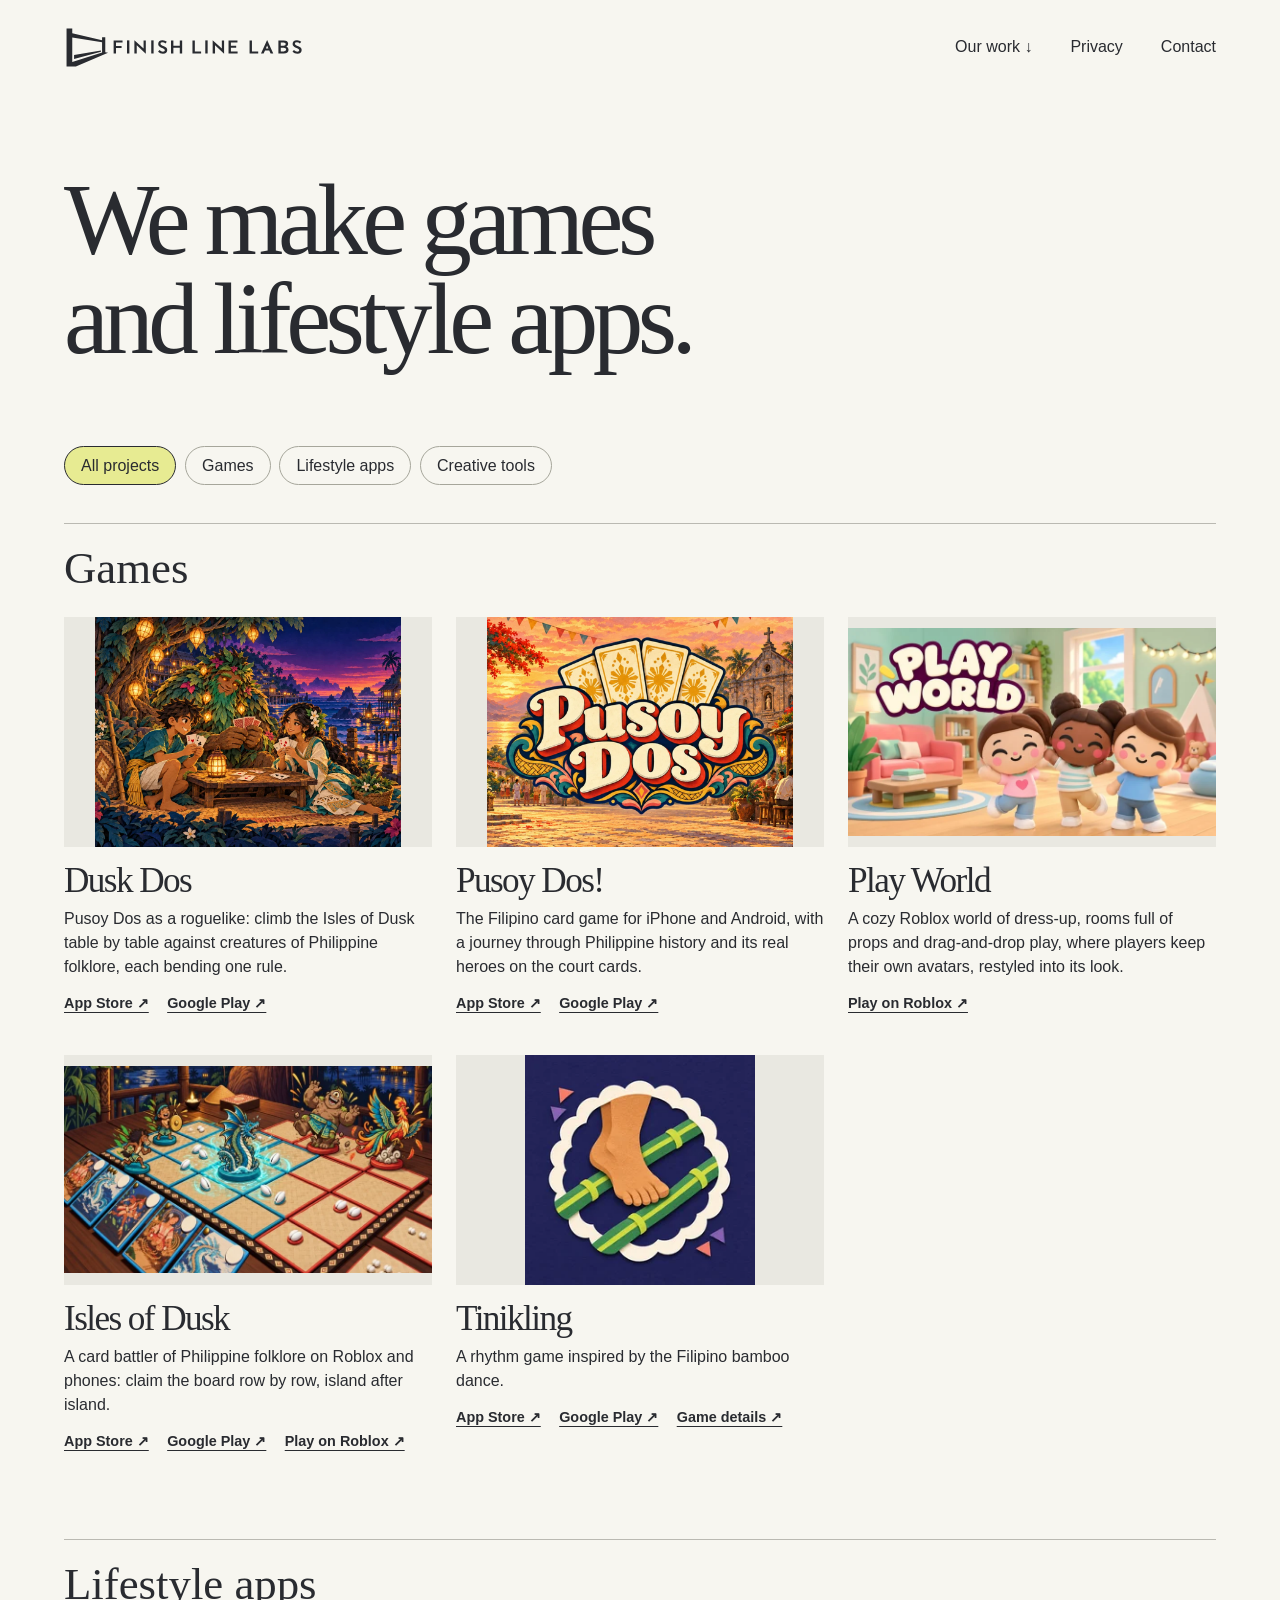
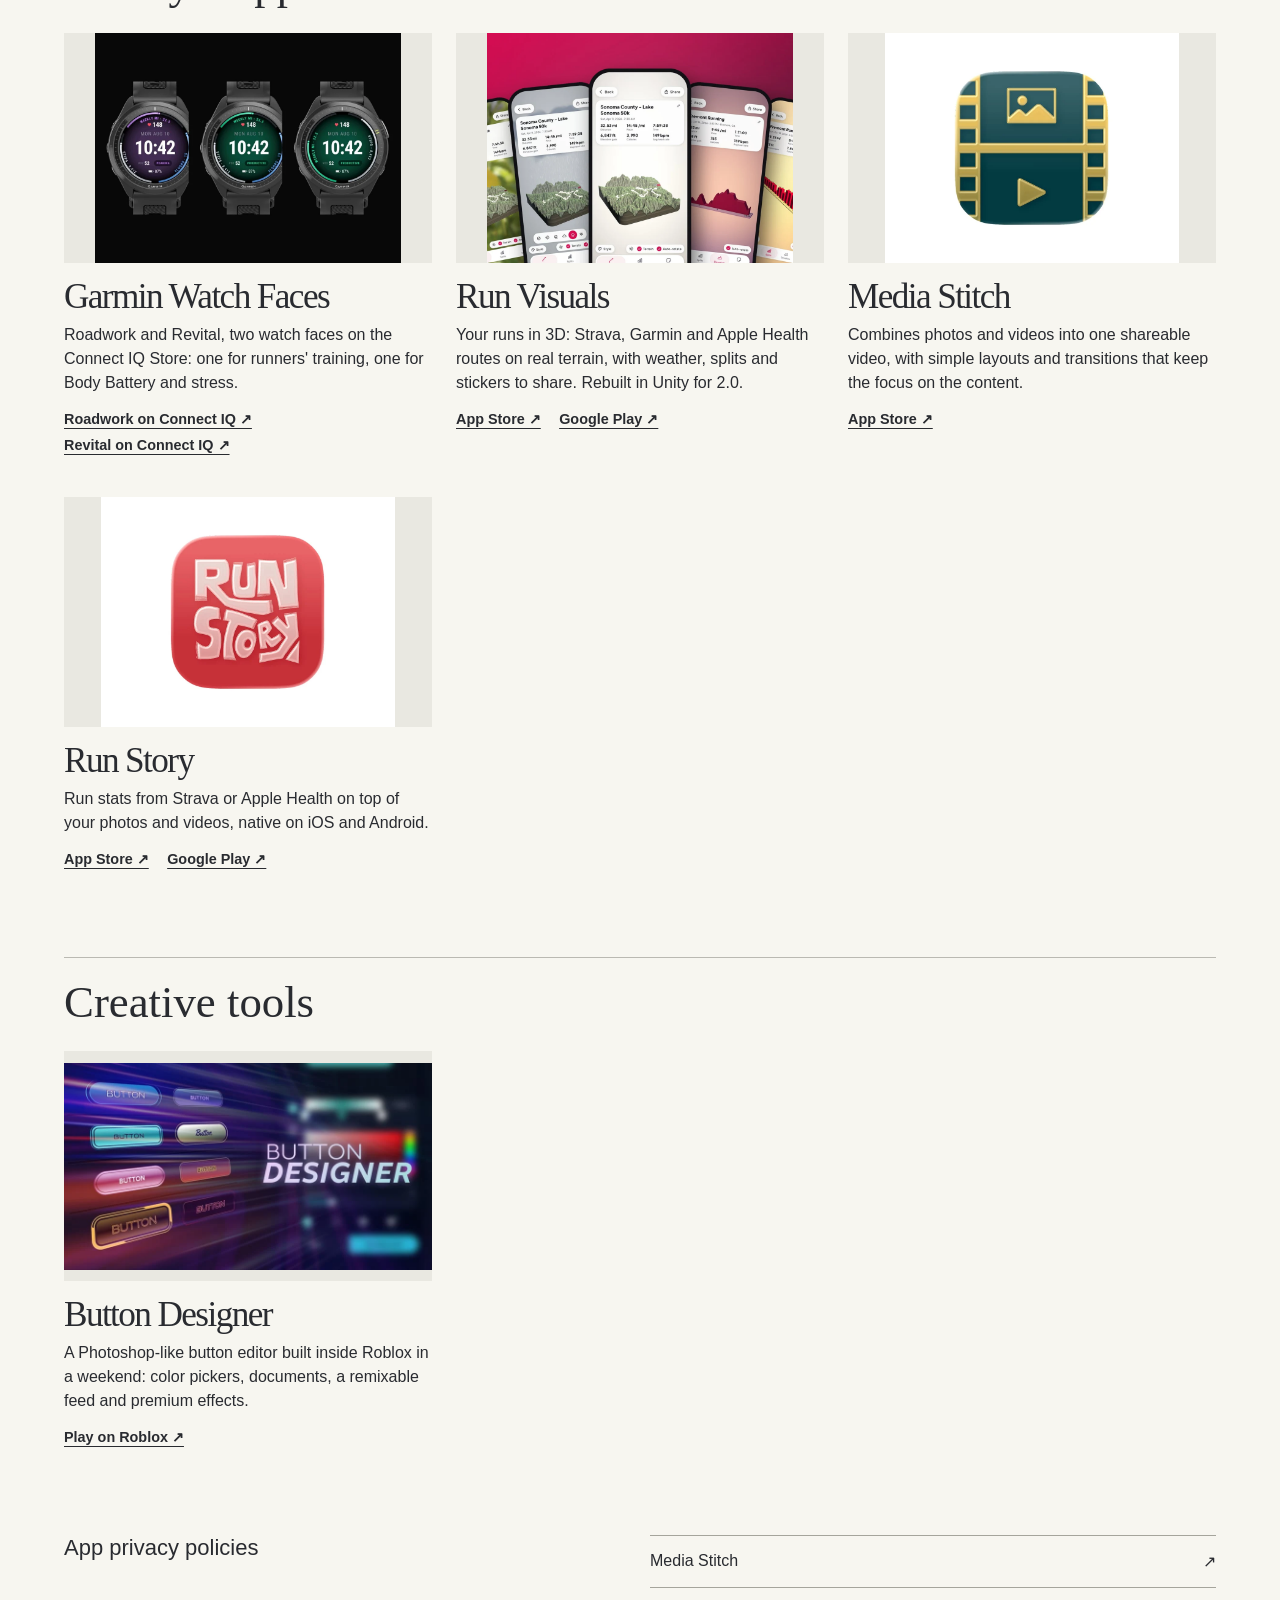
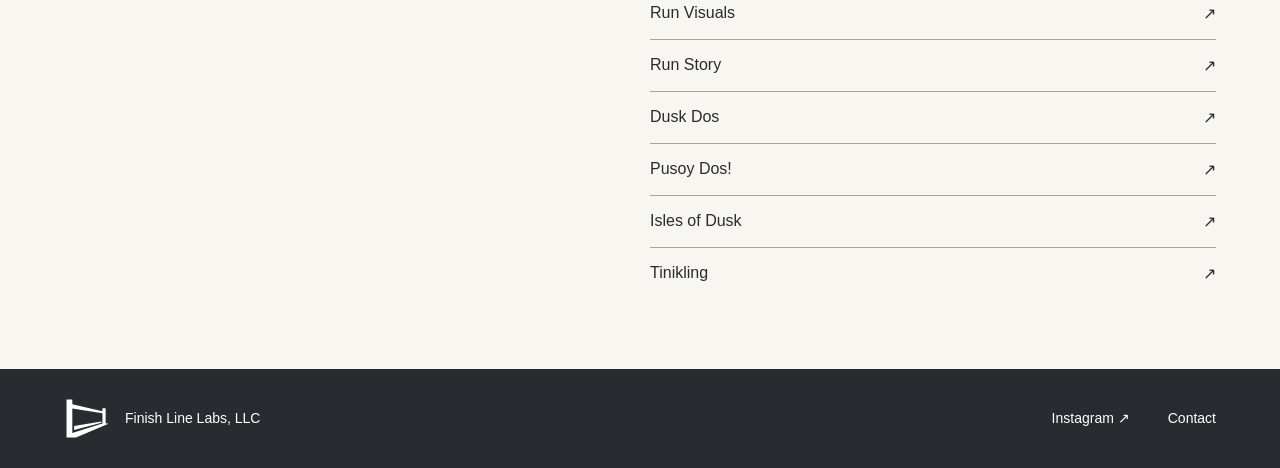
==== commit 3c68320d: "Remove On the Run! privacy policy link from the homepage until launch Co-Authored-By: Claude Opus 5." ====
--- a/index.html
+++ b/index.html
@@ -15,7 +15,7 @@
 <button type="button" data-category="apps" aria-pressed="false">Lifestyle apps</button>
 <button type="button" data-category="tools" aria-pressed="false">Creative tools</button>
 </div><section class="catalog" id="games"><h2>Games</h2><div class="product-grid"><article class="product"><div class="picture"><img src="assets/products/dusk-dos.webp" loading="lazy" width="1000" height="750" alt="Dusk Dos artwork"></div><h3>Dusk Dos</h3><p>Pusoy Dos as a roguelike: climb the Isles of Dusk table by table against creatures of Philippine folklore, each bending one rule.</p><div class="actions"><a href="https://apps.apple.com/us/app/dusk-dos/id6826716726" aria-label="Dusk Dos — App Store">App Store ↗</a> <a href="https://play.google.com/store/apps/details?id=com.finishlinelabs.dosdusk" aria-label="Dusk Dos — Google Play">Google Play ↗</a></div></article><article class="product"><div class="picture"><img src="assets/products/pusoy-dos.webp" loading="lazy" width="1000" height="750" alt="Pusoy Dos! artwork"></div><h3>Pusoy Dos!</h3><p>The Filipino card game for iPhone and Android, with a journey through Philippine history and its real heroes on the court cards.</p><div class="actions"><a href="https://apps.apple.com/us/app/pusoy-dos/id6825858971" aria-label="Pusoy Dos! — App Store">App Store ↗</a> <a href="https://play.google.com/store/apps/details?id=com.finishlinelabs.pusoydos" aria-label="Pusoy Dos! — Google Play">Google Play ↗</a></div></article><article class="product"><div class="picture"><img src="assets/products/play-world.webp" loading="lazy" width="767" height="432" alt="Play World artwork"></div><h3>Play World</h3><p>A cozy Roblox world of dress-up, rooms full of props and drag-and-drop play, where players keep their own avatars, restyled into its look.</p><div class="actions"><a href="https://www.roblox.com/games/117658689486791/Play-World" aria-label="Play World — Play on Roblox">Play on Roblox ↗</a></div></article><article class="product"><div class="picture"><img src="assets/products/isles-of-dusk.webp" loading="lazy" width="768" height="432" alt="Isles of Dusk artwork"></div><h3>Isles of Dusk</h3><p>A card battler of Philippine folklore on Roblox and phones: claim the board row by row, island after island.</p><div class="actions"><a href="https://apps.apple.com/us/app/isles-of-dusk/id6826717056" aria-label="Isles of Dusk — App Store">App Store ↗</a> <a href="https://play.google.com/store/apps/details?id=com.finishlinelabs.crownfield" aria-label="Isles of Dusk — Google Play">Google Play ↗</a> <a href="https://www.roblox.com/games/87067473966880/Isles-of-Dusk" aria-label="Isles of Dusk — Play on Roblox">Play on Roblox ↗</a></div></article><article class="product"><div class="picture"><img src="assets/products/Tinikling.webp" loading="lazy" width="256" height="256" alt="Tinikling artwork"></div><h3>Tinikling</h3><p>A rhythm game inspired by the Filipino bamboo dance.</p><div class="actions"><a href="https://apps.apple.com/us/app/tinikling/id6832790945" aria-label="Tinikling — App Store">App Store ↗</a> <a href="https://play.google.com/store/apps/details?id=com.finishlinelabs.tinikling" aria-label="Tinikling — Google Play">Google Play ↗</a> <a href="Tinikling/index.html" aria-label="Tinikling — Game details">Game details ↗</a></div></article></div></section><section class="catalog" id="apps"><h2>Lifestyle apps</h2><div class="product-grid"><article class="product"><div class="picture"><img src="assets/products/garmin-watch-faces.webp" loading="lazy" width="1000" height="750" alt="Garmin Watch Faces artwork"></div><h3>Garmin Watch Faces</h3><p>Roadwork and Revital, two watch faces on the Connect IQ Store: one for runners&#x27; training, one for Body Battery and stress.</p><div class="actions"><a href="https://apps.garmin.com/apps/43e8fca6-fdaa-4381-ac47-625784bd0b8f" aria-label="Garmin Watch Faces — Roadwork on Connect IQ">Roadwork on Connect IQ ↗</a> <a href="https://apps.garmin.com/apps/ee8a396f-3786-472f-8617-db950301f83d" aria-label="Garmin Watch Faces — Revital on Connect IQ">Revital on Connect IQ ↗</a></div></article><article class="product"><div class="picture"><img src="assets/products/run-visuals.webp" loading="lazy" width="1000" height="750" alt="Run Visuals artwork"></div><h3>Run Visuals</h3><p>Your runs in 3D: Strava, Garmin and Apple Health routes on real terrain, with weather, splits and stickers to share. Rebuilt in Unity for 2.0.</p><div class="actions"><a href="https://apps.apple.com/us/app/run-visuals/id6759010004" aria-label="Run Visuals — App Store">App Store ↗</a> <a href="https://play.google.com/store/apps/details?id=info.finishlinelabs.runcards" aria-label="Run Visuals — Google Play">Google Play ↗</a></div></article><article class="product"><div class="picture"><img src="assets/products/media-stitch.webp" loading="lazy" width="982" height="768" alt="Media Stitch artwork"></div><h3>Media Stitch</h3><p>Combines photos and videos into one shareable video, with simple layouts and transitions that keep the focus on the content.</p><div class="actions"><a href="https://apps.apple.com/us/app/media-stitch/id6751826519" aria-label="Media Stitch — App Store">App Store ↗</a></div></article><article class="product"><div class="picture"><img src="assets/products/run-story.webp" loading="lazy" width="982" height="768" alt="Run Story artwork"></div><h3>Run Story</h3><p>Run stats from Strava or Apple Health on top of your photos and videos, native on iOS and Android.</p><div class="actions"><a href="https://apps.apple.com/us/app/run-story/id6737940528" aria-label="Run Story — App Store">App Store ↗</a> <a href="https://play.google.com/store/apps/details?id=com.uiuxartist.runstory.release" aria-label="Run Story — Google Play">Google Play ↗</a></div></article></div></section><section class="catalog" id="tools"><h2>Creative tools</h2><div class="product-grid"><article class="product"><div class="picture"><img src="assets/products/button-designer.webp" loading="lazy" width="768" height="432" alt="Button Designer artwork"></div><h3>Button Designer</h3><p>A Photoshop-like button editor built inside Roblox in a weekend: color pickers, documents, a remixable feed and premium effects.</p><div class="actions"><a href="https://www.roblox.com/games/102189464014234/Button-Designer" aria-label="Button Designer — Play on Roblox">Play on Roblox ↗</a></div></article></div></section></div>
-<section id="privacy" class="policies"><h2>App privacy policies</h2><div><a href="mediastitchprivacypolicy">Media Stitch <span>↗</span></a><a href="runvisualsprivacypolicy">Run Visuals <span>↗</span></a><a href="RunStory/privacy-policy.html">Run Story <span>↗</span></a><a href="DuskDos/privacy-policy.html">Dusk Dos <span>↗</span></a><a href="PusoyDos/privacy-policy.html">Pusoy Dos! <span>↗</span></a><a href="IslesOfDusk/privacy-policy.html">Isles of Dusk <span>↗</span></a><a href="OnTheRun/privacy-policy.html">On the Run! <span>↗</span></a><a href="Tinikling/privacy-policy.html">Tinikling <span>↗</span></a></div></section></main>
+<section id="privacy" class="policies"><h2>App privacy policies</h2><div><a href="mediastitchprivacypolicy">Media Stitch <span>↗</span></a><a href="runvisualsprivacypolicy">Run Visuals <span>↗</span></a><a href="RunStory/privacy-policy.html">Run Story <span>↗</span></a><a href="DuskDos/privacy-policy.html">Dusk Dos <span>↗</span></a><a href="PusoyDos/privacy-policy.html">Pusoy Dos! <span>↗</span></a><a href="IslesOfDusk/privacy-policy.html">Isles of Dusk <span>↗</span></a><a href="Tinikling/privacy-policy.html">Tinikling <span>↗</span></a></div></section></main>
 <footer><div class="wrap"><div><img src="assets/mark-white.svg" alt="" width="47">Finish Line Labs, LLC</div><nav aria-label="Footer"><a href="https://www.instagram.com/finishline.labs/">Instagram ↗</a><a href="contact/">Contact</a></nav></div></footer>
 <script src="filters.js" defer></script>
 </body></html>
